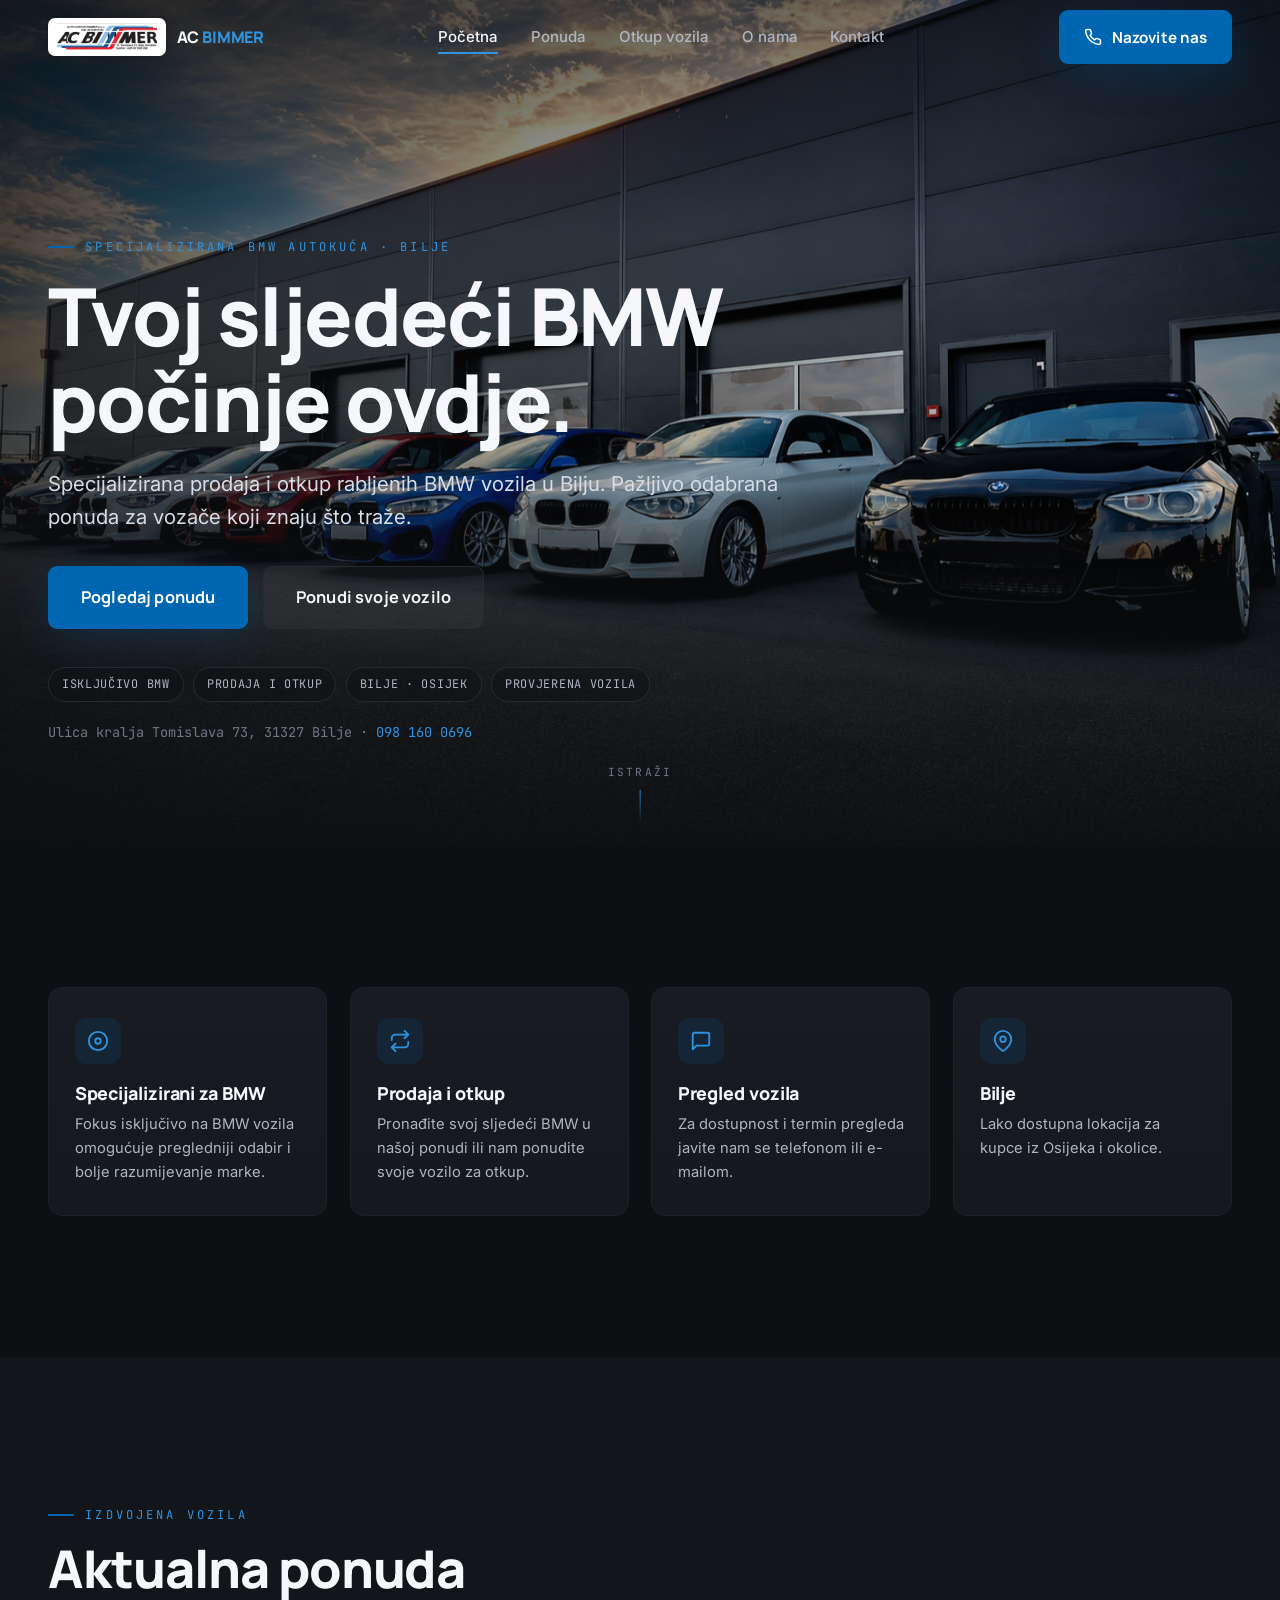
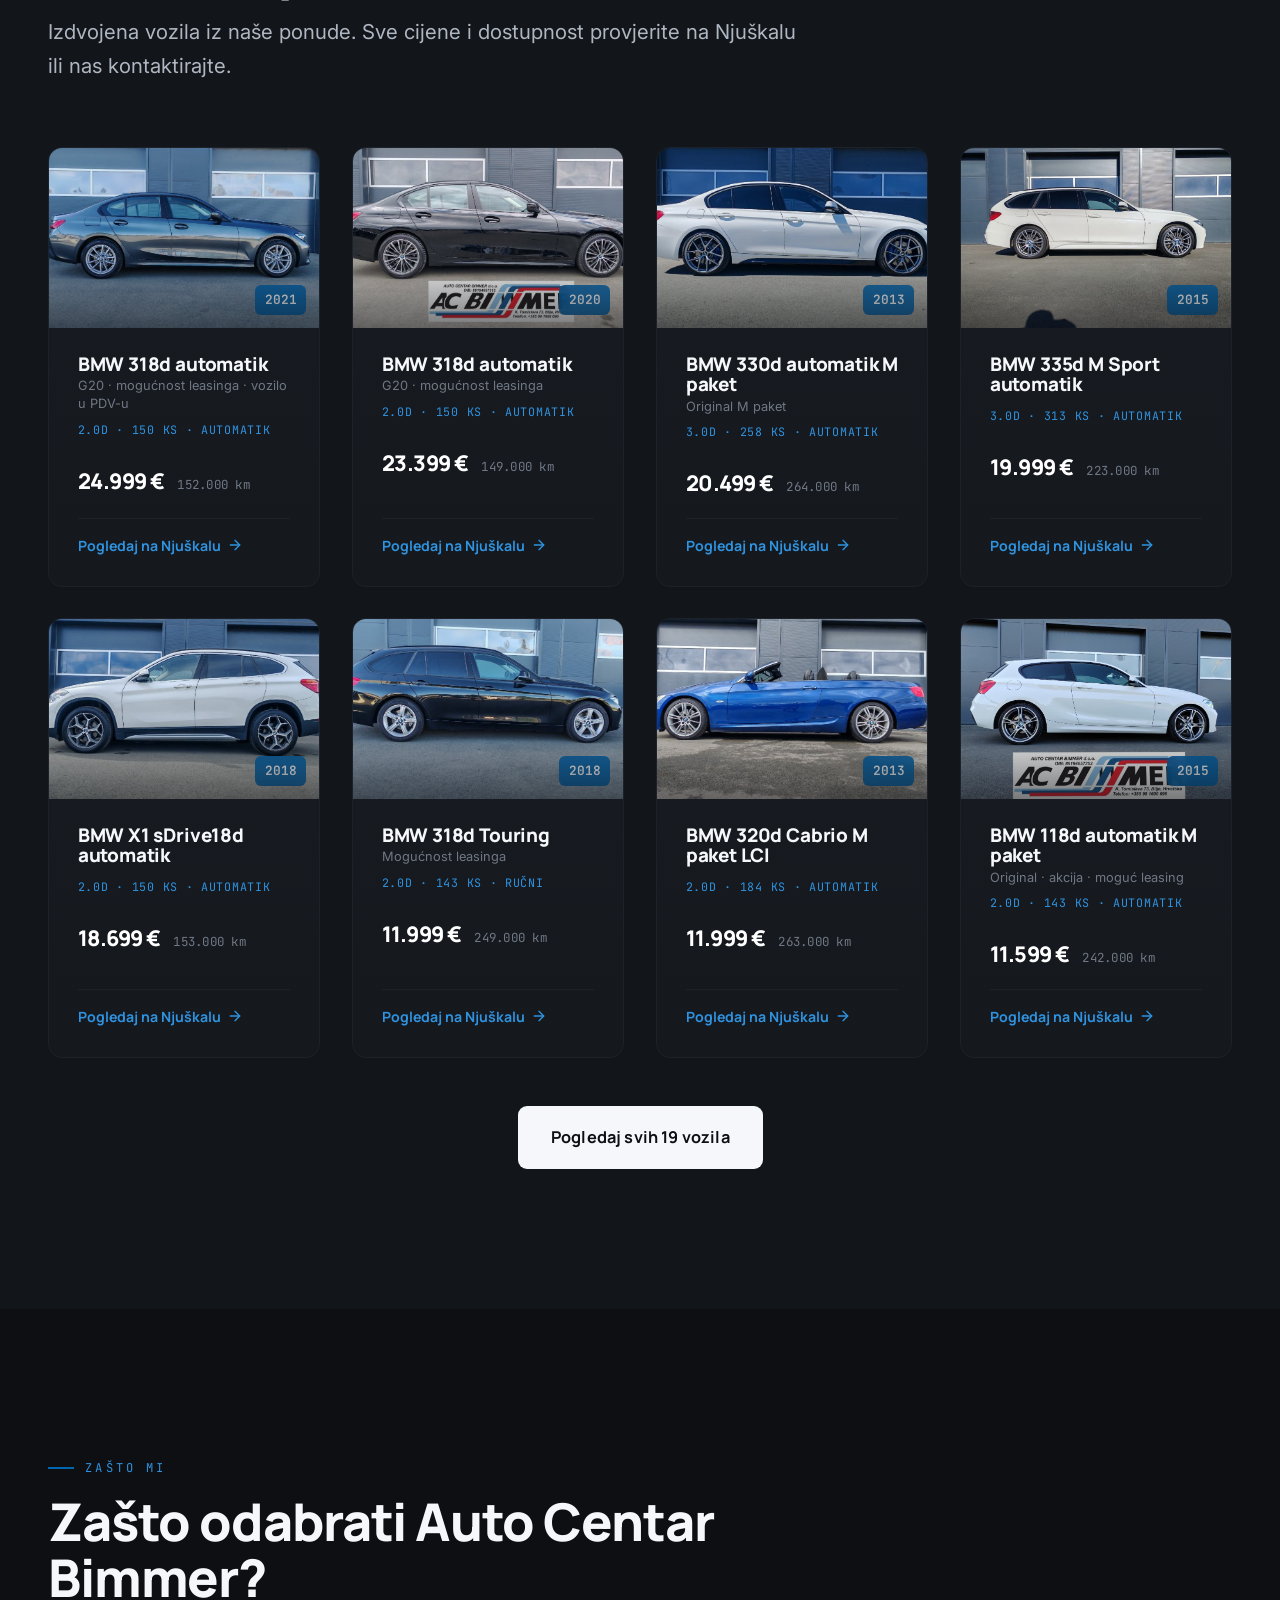
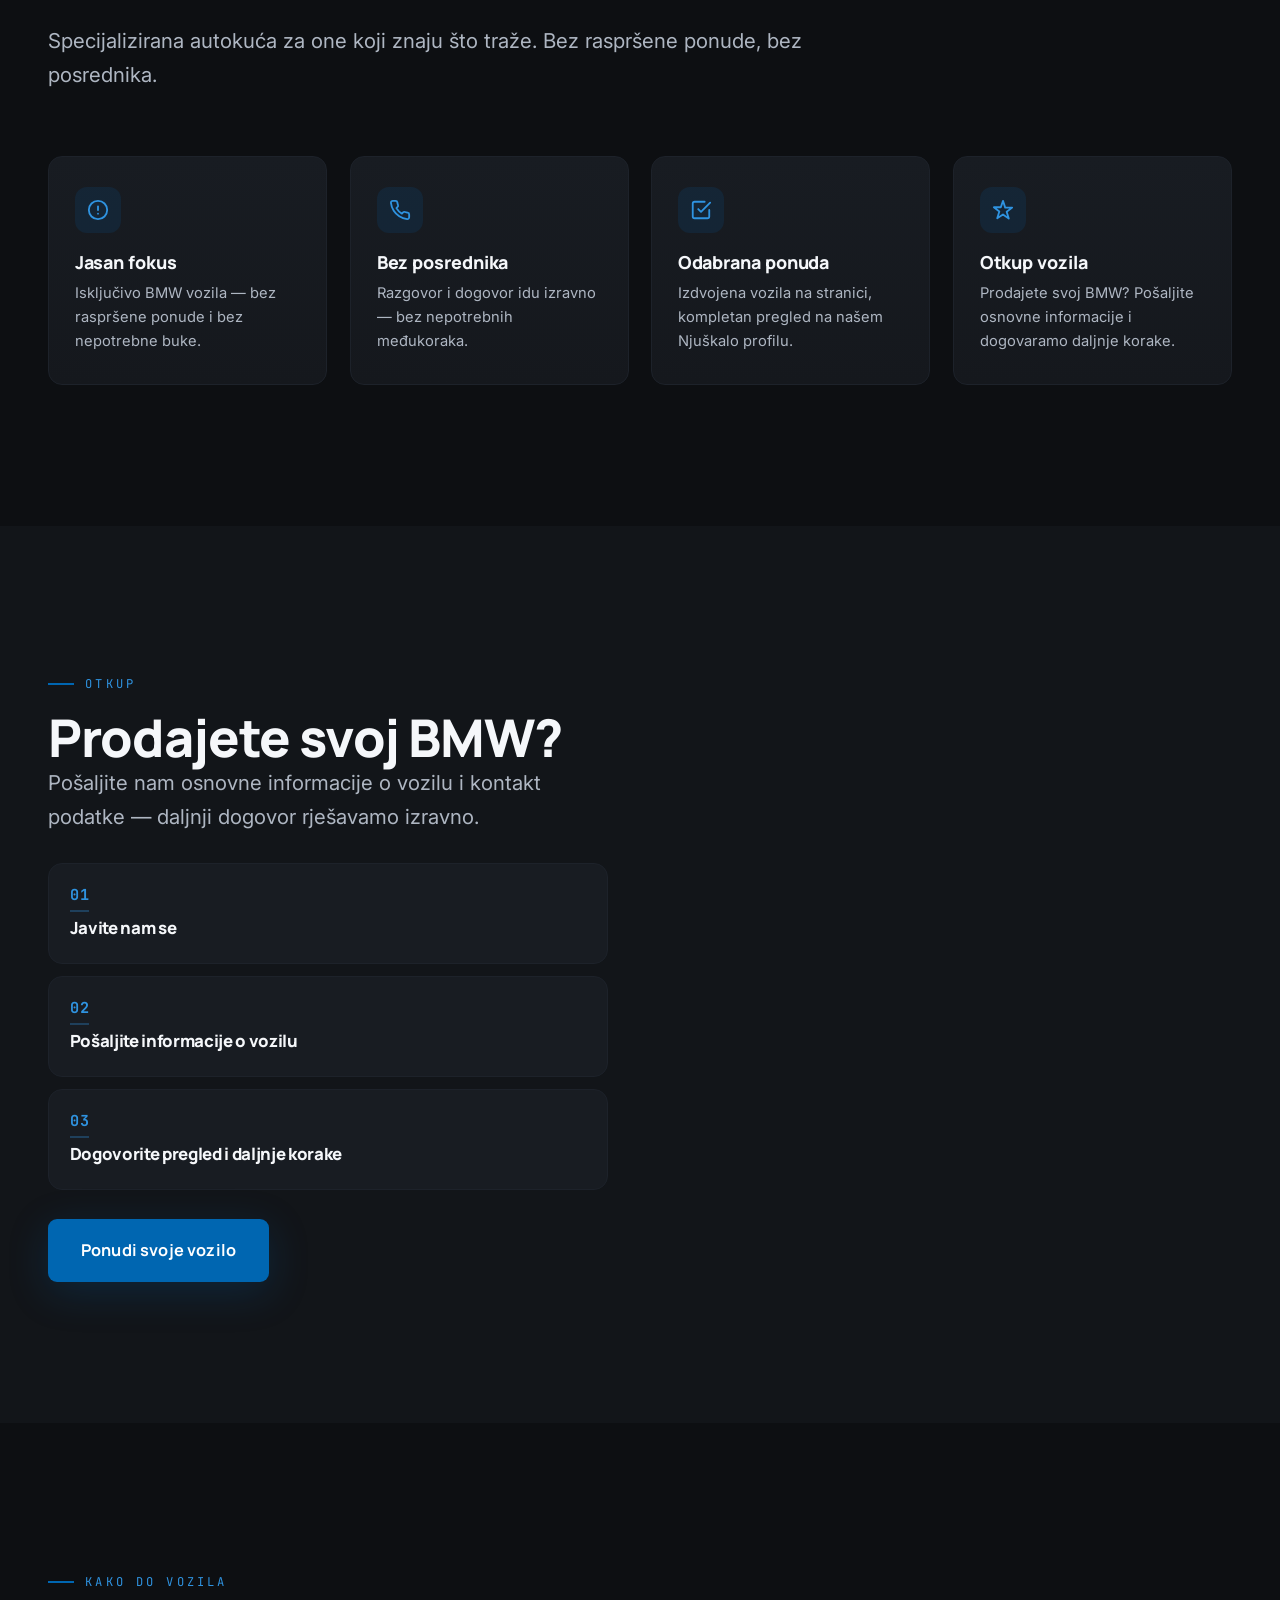
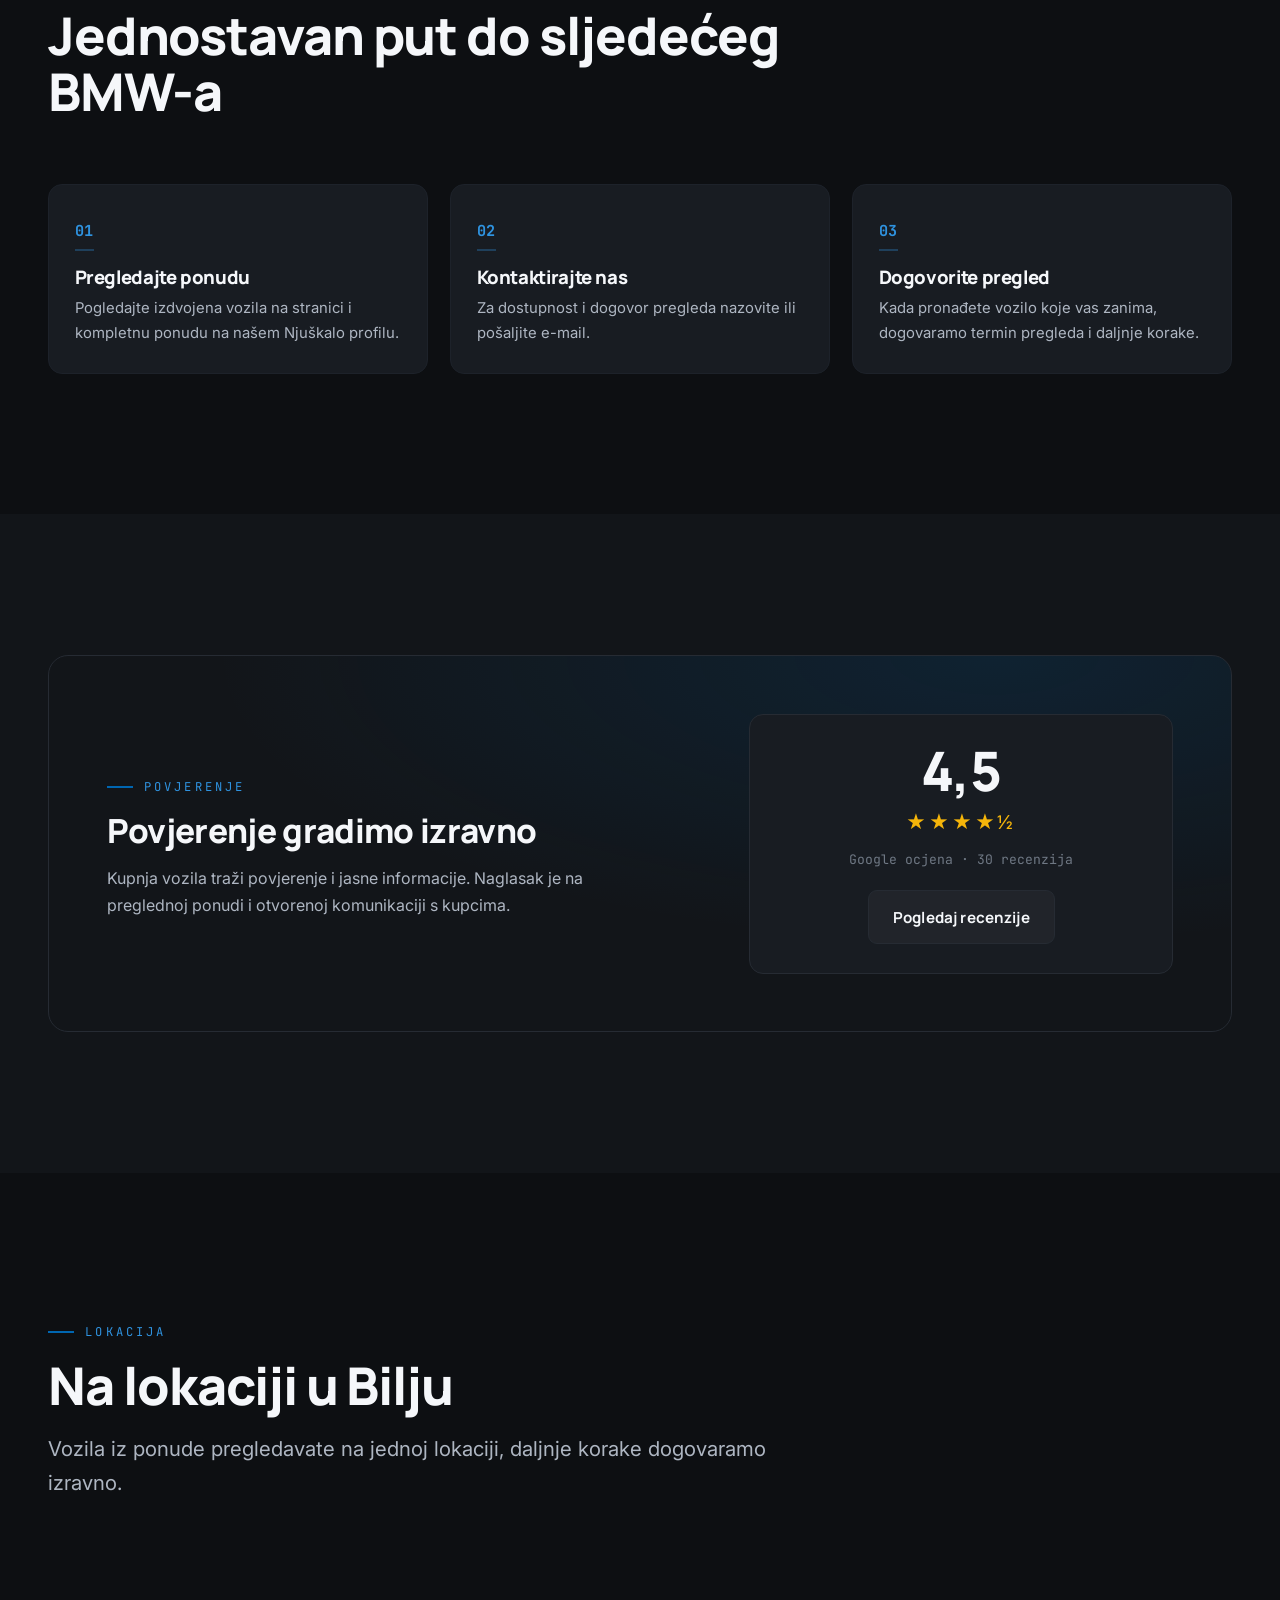
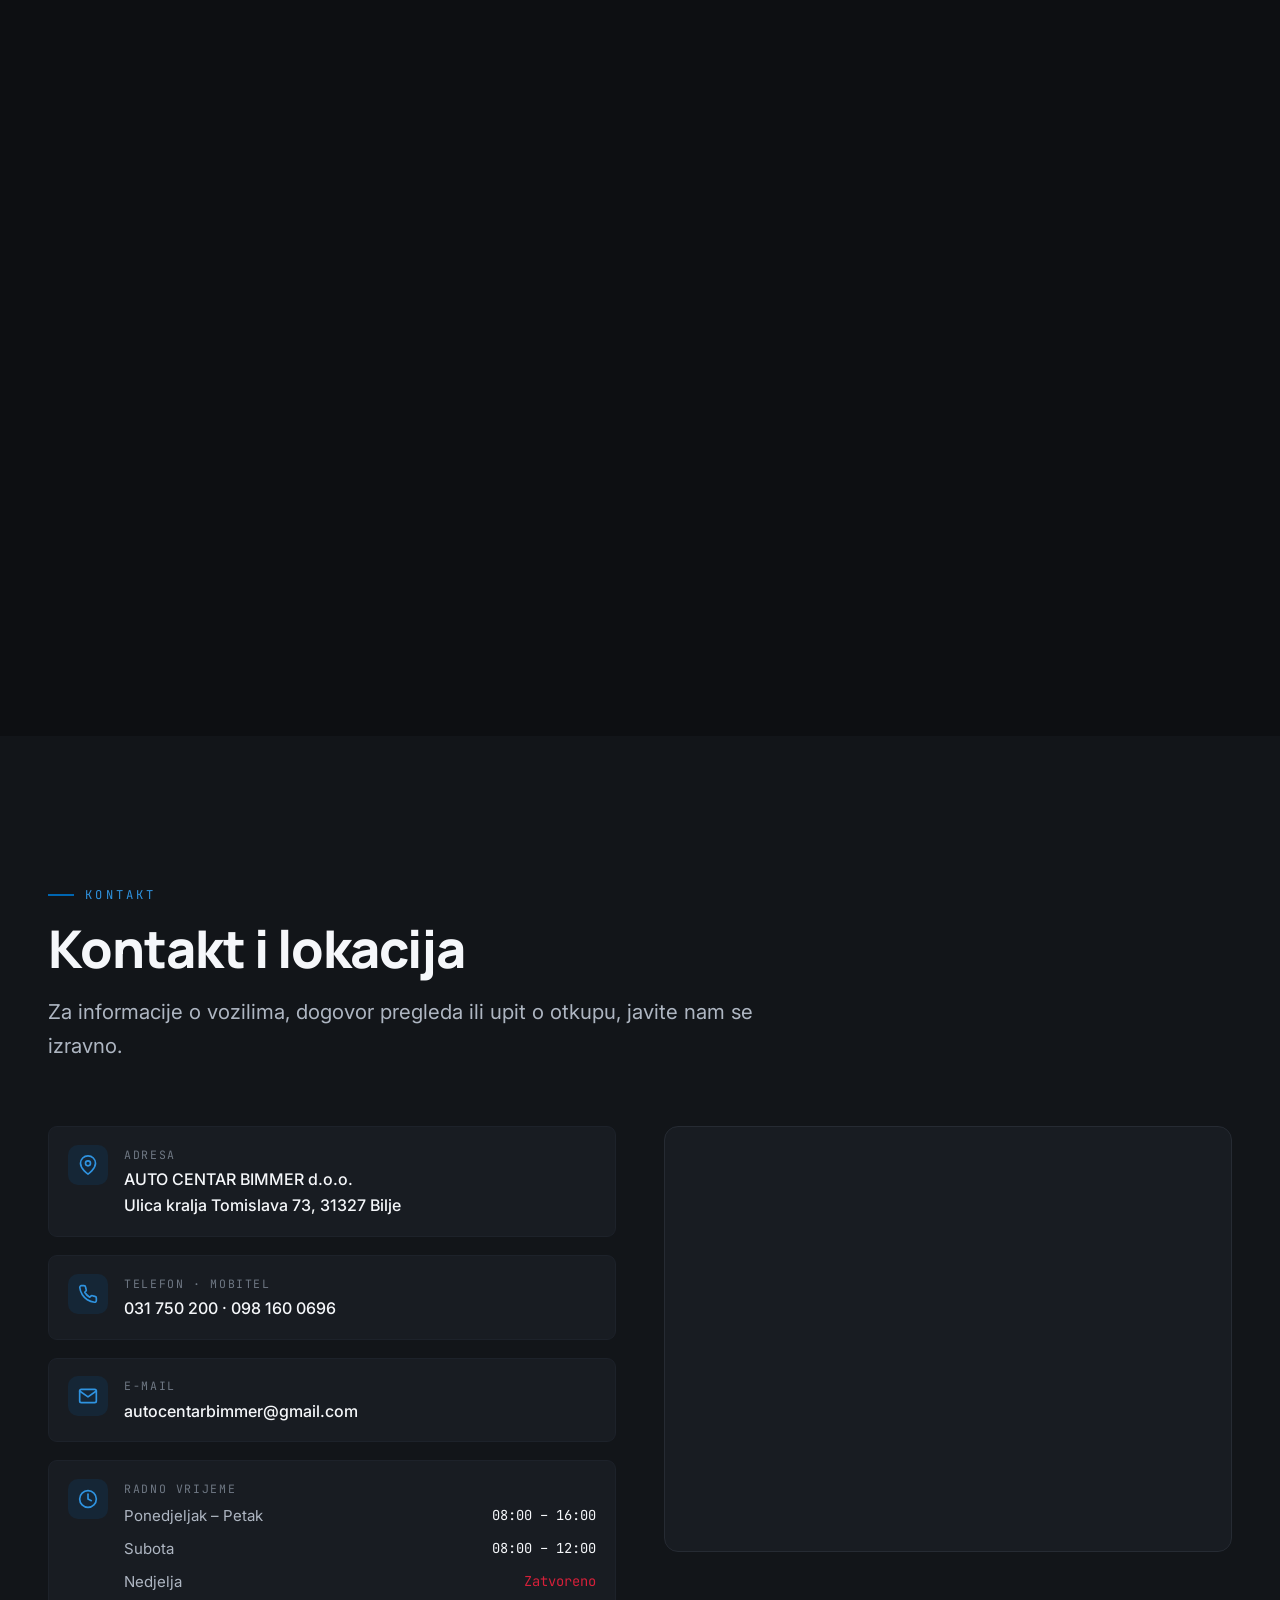
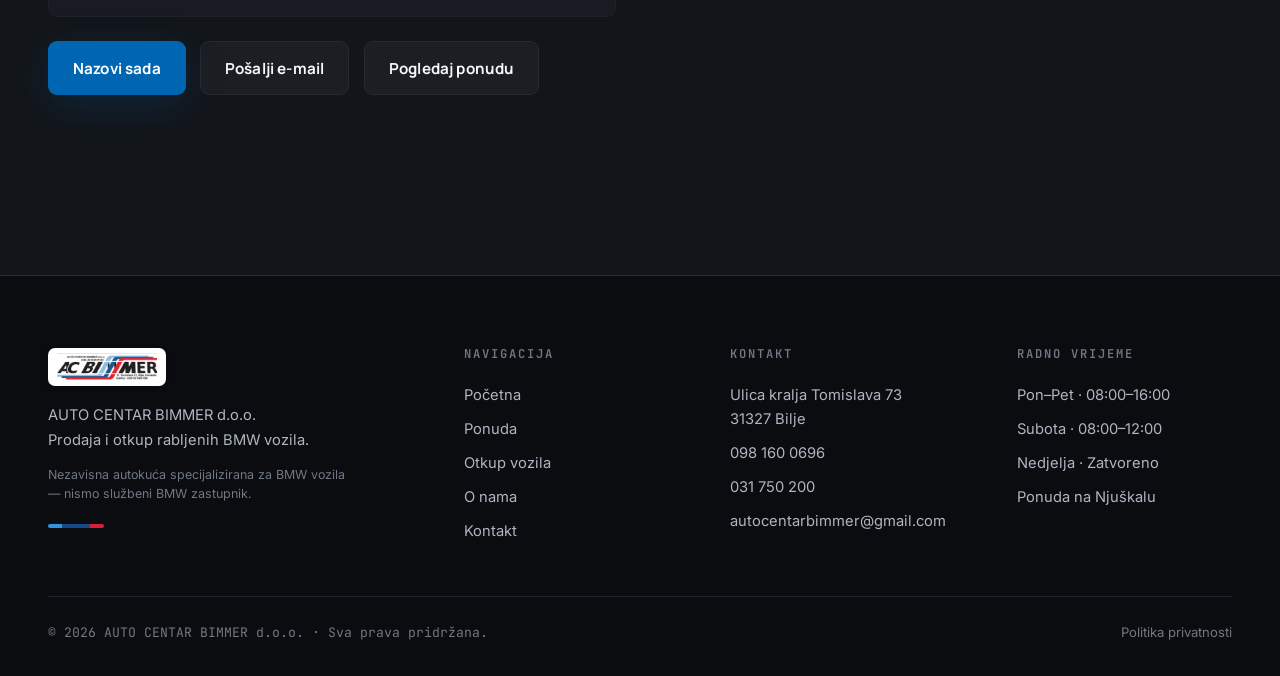
==== index.html @ 498517b7 "novije animacije" ====
<!DOCTYPE html>
<html lang="hr">
<head>
  <meta charset="UTF-8">
  <meta name="viewport" content="width=device-width, initial-scale=1">

  <title>AUTO CENTAR BIMMER d.o.o. | BMW vozila Bilje</title>
  <meta name="description" content="Specijalizirana prodaja i otkup rabljenih BMW vozila u Bilju. Pogledajte izdvojenu ponudu i kontaktirajte Auto Centar Bimmer.">
  <meta name="theme-color" content="#0d0f12">
  <link rel="canonical" href="https://autocentarbimmer.hr/">

  <!-- Open Graph -->
  <meta property="og:type" content="website">
  <meta property="og:locale" content="hr_HR">
  <meta property="og:site_name" content="Auto Centar Bimmer">
  <meta property="og:title" content="AUTO CENTAR BIMMER d.o.o. | BMW vozila Bilje">
  <meta property="og:description" content="Specijalizirana prodaja i otkup rabljenih BMW vozila u Bilju.">
  <meta property="og:image" content="assets/img/og-image.png">
  <meta property="og:image:width" content="1200">
  <meta property="og:image:height" content="630">
  <meta name="twitter:card" content="summary_large_image">

  <!-- Favicons -->
  <link rel="icon" type="image/svg+xml" href="assets/img/favicon.svg">
  <link rel="icon" type="image/png" href="assets/img/favicon.png">
  <link rel="apple-touch-icon" href="assets/img/apple-touch-icon.png">

  <!-- Fonts -->
  <link rel="preconnect" href="https://fonts.googleapis.com">
  <link rel="preconnect" href="https://fonts.gstatic.com" crossorigin>
  <link href="https://fonts.googleapis.com/css2?family=Manrope:wght@500;700;800&family=Inter:wght@400;500;600&family=JetBrains+Mono:wght@400;500;600&display=swap" rel="stylesheet">

  <!-- Styles -->
  <link rel="stylesheet" href="assets/css/main.css">
  <link rel="stylesheet" href="assets/css/animations.css">
  <link rel="stylesheet" href="assets/css/responsive.css">

  <!-- Structured data: AutoDealer / LocalBusiness -->
  <script type="application/ld+json">
  {
    "@context": "https://schema.org",
    "@type": "AutoDealer",
    "name": "AUTO CENTAR BIMMER d.o.o.",
    "description": "Specijalizirana prodaja i otkup rabljenih BMW vozila u Bilju.",
    "image": "https://autocentarbimmer.hr/assets/img/og-image.png",
    "url": "https://autocentarbimmer.hr/",
    "telephone": "+385981600696",
    "email": "autocentarbimmer@gmail.com",
    "address": {
      "@type": "PostalAddress",
      "streetAddress": "Ulica kralja Tomislava 73",
      "addressLocality": "Bilje",
      "postalCode": "31327",
      "addressCountry": "HR"
    },
    "openingHoursSpecification": [
      {
        "@type": "OpeningHoursSpecification",
        "dayOfWeek": ["Monday","Tuesday","Wednesday","Thursday","Friday"],
        "opens": "08:00", "closes": "16:00"
      },
      {
        "@type": "OpeningHoursSpecification",
        "dayOfWeek": "Saturday",
        "opens": "08:00", "closes": "12:00"
      }
    ],
    "brand": { "@type": "Brand", "name": "BMW" },
    "aggregateRating": {
      "@type": "AggregateRating",
      "ratingValue": "4.5",
      "reviewCount": "30"
    }
  }
  </script>
</head>
<body>

  <!-- ============ HEADER ============ -->
  <header class="header" id="top">
    <div class="header__inner">
      <a class="brand" href="index.html" aria-label="Auto Centar Bimmer — početna">
        <span class="brand__chip">
          <img src="autocentar-bimmer-assets/logo-autocentar-bimmer.png" alt="Auto Centar Bimmer logo" width="120" height="30">
        </span>
        <span class="brand__txt">AC&nbsp;<span>BIMMER</span></span>
      </a>

      <nav class="nav" aria-label="Glavna navigacija">
        <a href="index.html" aria-current="page">Početna</a>
        <a href="ponuda.html">Ponuda</a>
        <a href="otkup-vozila.html">Otkup vozila</a>
        <a href="o-nama.html">O nama</a>
        <a href="kontakt.html">Kontakt</a>
      </nav>

      <div class="header__cta">
        <a class="btn btn--primary" href="tel:0981600696">
          <svg viewBox="0 0 24 24" fill="none" stroke="currentColor" stroke-width="2" stroke-linecap="round" stroke-linejoin="round" aria-hidden="true"><path d="M22 16.92v3a2 2 0 0 1-2.18 2 19.79 19.79 0 0 1-8.63-3.07 19.5 19.5 0 0 1-6-6 19.79 19.79 0 0 1-3.07-8.67A2 2 0 0 1 4.11 2h3a2 2 0 0 1 2 1.72c.13.96.36 1.9.7 2.81a2 2 0 0 1-.45 2.11L8.09 9.91a16 16 0 0 0 6 6l1.27-1.27a2 2 0 0 1 2.11-.45c.91.34 1.85.57 2.81.7A2 2 0 0 1 22 16.92z"/></svg>
          Nazovite nas
        </a>
        <button class="burger" aria-label="Otvori izbornik" aria-expanded="false" aria-controls="mobileMenu"><span></span><span></span><span></span></button>
      </div>
    </div>
  </header>

  <!-- Mobile menu -->
  <nav class="mobile-menu" id="mobileMenu" aria-label="Mobilna navigacija">
    <a class="m-link" href="index.html">Početna</a>
    <a class="m-link" href="ponuda.html">Ponuda</a>
    <a class="m-link" href="otkup-vozila.html">Otkup vozila</a>
    <a class="m-link" href="o-nama.html">O nama</a>
    <a class="m-link" href="kontakt.html">Kontakt</a>
    <a class="btn btn--primary btn--lg" href="tel:0981600696">Nazovite nas — 098 160 0696</a>
  </nav>

  <main>
    <!-- ============ HERO ============ -->
    <section class="hero" aria-label="Naslovna">
      <div class="hero__media">
        <img src="autocentar-bimmer-assets/hero-salon-bmw.png" alt="Niz BMW vozila ispred salona Auto Centra Bimmer u Bilju" width="1024" height="768" fetchpriority="high">
      </div>
      <div class="hero__overlay"></div>
      <div class="hero__inner">
        <span class="eyebrow">Specijalizirana BMW autokuća · Bilje</span>
        <h1 class="h-xl">Tvoj sljedeći BMW počinje ovdje.</h1>
        <p class="lead">Specijalizirana prodaja i otkup rabljenih BMW vozila u Bilju. Pažljivo odabrana ponuda za vozače koji znaju što traže.</p>
        <div class="hero__actions">
          <a class="btn btn--primary btn--lg" href="ponuda.html">Pogledaj ponudu</a>
          <a class="btn btn--ghost btn--lg" href="otkup-vozila.html">Ponudi svoje vozilo</a>
        </div>
        <div class="hero__badges">
          <span class="badge">Isključivo BMW</span>
          <span class="badge">Prodaja i otkup</span>
          <span class="badge">Bilje · Osijek</span>
          <span class="badge">Provjerena vozila</span>
        </div>
        <p class="hero__addr">Ulica kralja Tomislava 73, 31327 Bilje · <a href="tel:0981600696">098 160 0696</a></p>
      </div>
      <div class="scroll-cue" aria-hidden="true">
        <span>Istraži</span>
        <span class="line"></span>
      </div>
    </section>

    <!-- ============ QUICK FEATURES ============ -->
    <section class="section">
      <div class="container">
        <div class="feature-grid">
          <div class="feature reveal">
            <div class="feature__ico" aria-hidden="true"><svg viewBox="0 0 24 24" fill="none" stroke="currentColor" stroke-width="2" stroke-linecap="round" stroke-linejoin="round"><circle cx="12" cy="12" r="10"/><circle cx="12" cy="12" r="3"/></svg></div>
            <h3>Specijalizirani za BMW</h3>
            <p>Fokus isključivo na BMW vozila omogućuje pregledniji odabir i bolje razumijevanje marke.</p>
          </div>
          <div class="feature reveal d-1">
            <div class="feature__ico" aria-hidden="true"><svg viewBox="0 0 24 24" fill="none" stroke="currentColor" stroke-width="2" stroke-linecap="round" stroke-linejoin="round"><path d="M17 1l4 4-4 4"/><path d="M3 11V9a4 4 0 0 1 4-4h14"/><path d="M7 23l-4-4 4-4"/><path d="M21 13v2a4 4 0 0 1-4 4H3"/></svg></div>
            <h3>Prodaja i otkup</h3>
            <p>Pronađite svoj sljedeći BMW u našoj ponudi ili nam ponudite svoje vozilo za otkup.</p>
          </div>
          <div class="feature reveal d-2">
            <div class="feature__ico" aria-hidden="true"><svg viewBox="0 0 24 24" fill="none" stroke="currentColor" stroke-width="2" stroke-linecap="round" stroke-linejoin="round"><path d="M21 15a2 2 0 0 1-2 2H7l-4 4V5a2 2 0 0 1 2-2h14a2 2 0 0 1 2 2z"/></svg></div>
            <h3>Pregled vozila</h3>
            <p>Za dostupnost i termin pregleda javite nam se telefonom ili e-mailom.</p>
          </div>
          <div class="feature reveal d-3">
            <div class="feature__ico" aria-hidden="true"><svg viewBox="0 0 24 24" fill="none" stroke="currentColor" stroke-width="2" stroke-linecap="round" stroke-linejoin="round"><path d="M21 10c0 7-9 13-9 13s-9-6-9-13a9 9 0 0 1 18 0z"/><circle cx="12" cy="10" r="3"/></svg></div>
            <h3>Bilje</h3>
            <p>Lako dostupna lokacija za kupce iz Osijeka i okolice.</p>
          </div>
        </div>
      </div>
    </section>

    <!-- ============ FEATURED VEHICLES ============ -->
    <section class="section section--alt" id="vozila">
      <div class="container">
        <div class="sec-head reveal">
          <span class="eyebrow">Izdvojena vozila</span>
          <h2 class="h-lg">Aktualna ponuda</h2>
          <p class="lead">Izdvojena vozila iz naše ponude. Sve cijene i dostupnost provjerite na Njuškalu ili nas kontaktirajte.</p>
        </div>

        <!-- 8 featured vehicles — injected by inventory.js -->
        <div class="vehicle-grid vehicle-grid--feature" data-inventory-featured>
          <noscript>
            <p class="noscript-msg">Za prikaz vozila uključite JavaScript ili posjetite našu <a href="https://www.njuskalo.hr/trgovina/autocentarbimmer">ponudu na Njuškalu</a>.</p>
          </noscript>
        </div>

        <div class="center mt-3 reveal">
          <a class="btn btn--solid-light btn--lg" href="ponuda.html">Pogledaj svih 19 vozila</a>
        </div>
      </div>
    </section>

    <!-- ============ WHY ============ -->
    <section class="section">
      <div class="container">
        <div class="sec-head reveal">
          <span class="eyebrow">Zašto mi</span>
          <h2 class="h-lg">Zašto odabrati Auto Centar Bimmer?</h2>
          <p class="lead">Specijalizirana autokuća za one koji znaju što traže. Bez raspršene ponude, bez posrednika.</p>
        </div>
        <div class="feature-grid">
          <div class="feature reveal">
            <div class="feature__ico" aria-hidden="true"><svg viewBox="0 0 24 24" fill="none" stroke="currentColor" stroke-width="2" stroke-linecap="round" stroke-linejoin="round"><circle cx="12" cy="12" r="10"/><line x1="12" y1="8" x2="12" y2="12"/><line x1="12" y1="16" x2="12.01" y2="16"/></svg></div>
            <h3>Jasan fokus</h3>
            <p>Isključivo BMW vozila — bez raspršene ponude i bez nepotrebne buke.</p>
          </div>
          <div class="feature reveal d-1">
            <div class="feature__ico" aria-hidden="true"><svg viewBox="0 0 24 24" fill="none" stroke="currentColor" stroke-width="2" stroke-linecap="round" stroke-linejoin="round"><path d="M22 16.92v3a2 2 0 0 1-2.18 2 19.79 19.79 0 0 1-8.63-3.07 19.5 19.5 0 0 1-6-6 19.79 19.79 0 0 1-3.07-8.67A2 2 0 0 1 4.11 2h3a2 2 0 0 1 2 1.72c.13.96.36 1.9.7 2.81a2 2 0 0 1-.45 2.11L8.09 9.91a16 16 0 0 0 6 6l1.27-1.27a2 2 0 0 1 2.11-.45c.91.34 1.85.57 2.81.7A2 2 0 0 1 22 16.92z"/></svg></div>
            <h3>Bez posrednika</h3>
            <p>Razgovor i dogovor idu izravno — bez nepotrebnih međukoraka.</p>
          </div>
          <div class="feature reveal d-2">
            <div class="feature__ico" aria-hidden="true"><svg viewBox="0 0 24 24" fill="none" stroke="currentColor" stroke-width="2" stroke-linecap="round" stroke-linejoin="round"><polyline points="9 11 12 14 22 4"/><path d="M21 12v7a2 2 0 0 1-2 2H5a2 2 0 0 1-2-2V5a2 2 0 0 1 2-2h11"/></svg></div>
            <h3>Odabrana ponuda</h3>
            <p>Izdvojena vozila na stranici, kompletan pregled na našem Njuškalo profilu.</p>
          </div>
          <div class="feature reveal d-3">
            <div class="feature__ico" aria-hidden="true"><svg viewBox="0 0 24 24" fill="none" stroke="currentColor" stroke-width="2" stroke-linecap="round" stroke-linejoin="round"><path d="M12 2l2.4 7.4H22l-6 4.6 2.3 7.4-6.3-4.6L5.7 21l2.3-7.4-6-4.6h7.6z"/></svg></div>
            <h3>Otkup vozila</h3>
            <p>Prodajete svoj BMW? Pošaljite osnovne informacije i dogovaramo daljnje korake.</p>
          </div>
        </div>
      </div>
    </section>

    <!-- ============ OTKUP PREVIEW ============ -->
    <section class="section section--alt">
      <div class="container">
        <div class="split">
          <div class="reveal">
            <span class="eyebrow">Otkup</span>
            <h2 class="h-lg">Prodajete svoj BMW?</h2>
            <p class="lead">Pošaljite nam osnovne informacije o vozilu i kontakt podatke — daljnji dogovor rješavamo izravno.</p>
            <div class="steps" style="grid-template-columns:1fr; gap:.7rem; margin:1.8rem 0;">
              <div class="step" style="padding:1.1rem 1.3rem;">
                <span class="step__num" style="margin-bottom:.4rem; padding-bottom:.2rem;">01</span>
                <h3 style="font-size:1.05rem;">Javite nam se</h3>
              </div>
              <div class="step" style="padding:1.1rem 1.3rem;">
                <span class="step__num" style="margin-bottom:.4rem; padding-bottom:.2rem;">02</span>
                <h3 style="font-size:1.05rem;">Pošaljite informacije o vozilu</h3>
              </div>
              <div class="step" style="padding:1.1rem 1.3rem;">
                <span class="step__num" style="margin-bottom:.4rem; padding-bottom:.2rem;">03</span>
                <h3 style="font-size:1.05rem;">Dogovorite pregled i daljnje korake</h3>
              </div>
            </div>
            <a class="btn btn--primary btn--lg" href="otkup-vozila.html">Ponudi svoje vozilo</a>
          </div>
          <div class="split__media reveal d-1">
            <img src="autocentar-bimmer-assets/bmw-335d-m-sport-2015.jpg" alt="BMW 335d M Sport — primjer vozila za otkup" loading="lazy" width="919" height="690">
          </div>
        </div>
      </div>
    </section>

    <!-- ============ PROCESS ============ -->
    <section class="section">
      <div class="container">
        <div class="sec-head reveal">
          <span class="eyebrow">Kako do vozila</span>
          <h2 class="h-lg">Jednostavan put do sljedećeg BMW-a</h2>
        </div>
        <div class="steps">
          <div class="step reveal">
            <span class="step__num">01</span>
            <h3>Pregledajte ponudu</h3>
            <p>Pogledajte izdvojena vozila na stranici i kompletnu ponudu na našem Njuškalo profilu.</p>
          </div>
          <div class="step reveal d-1">
            <span class="step__num">02</span>
            <h3>Kontaktirajte nas</h3>
            <p>Za dostupnost i dogovor pregleda nazovite ili pošaljite e-mail.</p>
          </div>
          <div class="step reveal d-2">
            <span class="step__num">03</span>
            <h3>Dogovorite pregled</h3>
            <p>Kada pronađete vozilo koje vas zanima, dogovaramo termin pregleda i daljnje korake.</p>
          </div>
        </div>
      </div>
    </section>

    <!-- ============ TRUST ============ -->
    <section class="section section--alt">
      <div class="container">
        <div class="trust reveal">
          <div>
            <span class="eyebrow">Povjerenje</span>
            <h2 class="h-md">Povjerenje gradimo izravno</h2>
            <p style="margin-top:1rem; max-width:52ch;">Kupnja vozila traži povjerenje i jasne informacije. Naglasak je na preglednoj ponudi i otvorenoj komunikaciji s kupcima.</p>
          </div>
          <div class="rating-card">
            <!-- Easily editable: update score / count here when needed -->
            <div class="score" data-countup="4.5">4,5</div>
            <div class="stars" aria-hidden="true">★★★★½</div>
            <div class="count">Google ocjena · 30 recenzija</div>
            <!-- TODO: replace href below with the exact Google Business / Maps reviews link -->
            <a class="btn btn--ghost" href="#" rel="noopener">Pogledaj recenzije</a>
          </div>
        </div>
      </div>
    </section>

    <!-- ============ GALLERY / LOCATION ============ -->
    <section class="section">
      <div class="container">
        <div class="sec-head reveal">
          <span class="eyebrow">Lokacija</span>
          <h2 class="h-lg">Na lokaciji u Bilju</h2>
          <p class="lead">Vozila iz ponude pregledavate na jednoj lokaciji, daljnje korake dogovaramo izravno.</p>
        </div>
        <div class="gallery reveal">
          <figure class="g-wide g-tall">
            <img src="autocentar-bimmer-assets/hero-salon-bmw.png" alt="Salon Auto Centra Bimmer s nizom BMW vozila" loading="lazy" width="1024" height="768">
            <figcaption>Salon · Bilje</figcaption>
          </figure>
          <figure>
            <img src="autocentar-bimmer-assets/bmw-318d-g20-2021.jpg" alt="BMW 318d G20 (2021)" loading="lazy" width="919" height="517">
            <figcaption>318d G20 · 2021</figcaption>
          </figure>
          <figure>
            <img src="autocentar-bimmer-assets/bmw-320d-cabrio-2013.jpg" alt="BMW 320d Cabrio (2013)" loading="lazy" width="919" height="517">
            <figcaption>320d Cabrio · 2013</figcaption>
          </figure>
          <figure class="g-wide">
            <img src="autocentar-bimmer-assets/bmw-318d-touring-2018.jpg" alt="BMW 318d Touring (2018)" loading="lazy" width="919" height="517">
            <figcaption>318d Touring · 2018</figcaption>
          </figure>
          <figure>
            <img src="autocentar-bimmer-assets/bmw-x1-sdrive18d-2018.jpg" alt="BMW X1 sDrive18d (2018)" loading="lazy" width="919" height="517">
            <figcaption>X1 sDrive18d · 2018</figcaption>
          </figure>
        </div>
      </div>
    </section>

    <!-- ============ CONTACT ============ -->
    <section class="section section--alt" id="kontakt">
      <div class="container">
        <div class="sec-head reveal">
          <span class="eyebrow">Kontakt</span>
          <h2 class="h-lg">Kontakt i lokacija</h2>
          <p class="lead">Za informacije o vozilima, dogovor pregleda ili upit o otkupu, javite nam se izravno.</p>
        </div>
        <div class="contact-grid">
          <div class="info-list reveal">
            <div class="info-row">
              <span class="info-row__ico" aria-hidden="true"><svg viewBox="0 0 24 24" fill="none" stroke="currentColor" stroke-width="2" stroke-linecap="round" stroke-linejoin="round"><path d="M21 10c0 7-9 13-9 13s-9-6-9-13a9 9 0 0 1 18 0z"/><circle cx="12" cy="10" r="3"/></svg></span>
              <div>
                <div class="info-row__label">Adresa</div>
                <div class="info-row__val">AUTO CENTAR BIMMER d.o.o.<br>Ulica kralja Tomislava 73, 31327 Bilje</div>
              </div>
            </div>
            <div class="info-row">
              <span class="info-row__ico" aria-hidden="true"><svg viewBox="0 0 24 24" fill="none" stroke="currentColor" stroke-width="2" stroke-linecap="round" stroke-linejoin="round"><path d="M22 16.92v3a2 2 0 0 1-2.18 2 19.79 19.79 0 0 1-8.63-3.07 19.5 19.5 0 0 1-6-6 19.79 19.79 0 0 1-3.07-8.67A2 2 0 0 1 4.11 2h3a2 2 0 0 1 2 1.72c.13.96.36 1.9.7 2.81a2 2 0 0 1-.45 2.11L8.09 9.91a16 16 0 0 0 6 6l1.27-1.27a2 2 0 0 1 2.11-.45c.91.34 1.85.57 2.81.7A2 2 0 0 1 22 16.92z"/></svg></span>
              <div>
                <div class="info-row__label">Telefon · Mobitel</div>
                <div class="info-row__val"><a href="tel:031750200">031 750 200</a> · <a href="tel:0981600696">098 160 0696</a></div>
              </div>
            </div>
            <div class="info-row">
              <span class="info-row__ico" aria-hidden="true"><svg viewBox="0 0 24 24" fill="none" stroke="currentColor" stroke-width="2" stroke-linecap="round" stroke-linejoin="round"><path d="M4 4h16a2 2 0 0 1 2 2v12a2 2 0 0 1-2 2H4a2 2 0 0 1-2-2V6a2 2 0 0 1 2-2z"/><polyline points="22,6 12,13 2,6"/></svg></span>
              <div>
                <div class="info-row__label">E-mail</div>
                <div class="info-row__val"><a href="mailto:autocentarbimmer@gmail.com">autocentarbimmer@gmail.com</a></div>
              </div>
            </div>
            <div class="info-row">
              <span class="info-row__ico" aria-hidden="true"><svg viewBox="0 0 24 24" fill="none" stroke="currentColor" stroke-width="2" stroke-linecap="round" stroke-linejoin="round"><circle cx="12" cy="12" r="10"/><polyline points="12 6 12 12 16 14"/></svg></span>
              <div style="flex:1;">
                <div class="info-row__label">Radno vrijeme</div>
                <div class="hours-line"><span>Ponedjeljak – Petak</span><span>08:00 – 16:00</span></div>
                <div class="hours-line"><span>Subota</span><span>08:00 – 12:00</span></div>
                <div class="hours-line closed"><span>Nedjelja</span><span>Zatvoreno</span></div>
              </div>
            </div>
            <div class="hero__actions" style="margin-top:.4rem;">
              <a class="btn btn--primary" href="tel:0981600696">Nazovi sada</a>
              <a class="btn btn--ghost" href="mailto:autocentarbimmer@gmail.com">Pošalji e-mail</a>
              <a class="btn btn--ghost" href="ponuda.html">Pogledaj ponudu</a>
            </div>
          </div>

          <div class="map-wrap reveal d-1">
            <!-- TODO: replace this embed src with the exact Google Maps embed for the address in Bilje -->
            <iframe
              title="Lokacija Auto Centar Bimmer u Bilju"
              src="https://www.google.com/maps?q=Ulica%20kralja%20Tomislava%2073%2C%2031327%20Bilje&output=embed"
              loading="lazy" referrerpolicy="no-referrer-when-downgrade"></iframe>
          </div>
        </div>
      </div>
    </section>
  </main>

  <!-- FOOTER -->
  <footer class="footer">
    <div class="container">
      <div class="footer__top">
        <div class="footer__brand">
          <span class="brand__chip"><img src="autocentar-bimmer-assets/logo-autocentar-bimmer.png" alt="Auto Centar Bimmer logo" width="120" height="30"></span>
          <p>AUTO CENTAR BIMMER d.o.o.<br>Prodaja i otkup rabljenih BMW vozila.</p>
          <p class="footer__disclaimer">Nezavisna autokuća specijalizirana za BMW vozila — nismo službeni BMW zastupnik.</p>
          <span class="mstripe" aria-hidden="true"><i></i><i></i><i></i></span>
        </div>
        <div class="footer__col">
          <h4>Navigacija</h4>
          <a href="index.html">Početna</a>
          <a href="ponuda.html">Ponuda</a>
          <a href="otkup-vozila.html">Otkup vozila</a>
          <a href="o-nama.html">O nama</a>
          <a href="kontakt.html">Kontakt</a>
        </div>
        <div class="footer__col">
          <h4>Kontakt</h4>
          <p>Ulica kralja Tomislava 73<br>31327 Bilje</p>
          <a href="tel:0981600696">098 160 0696</a>
          <a href="tel:031750200">031 750 200</a>
          <a href="mailto:autocentarbimmer@gmail.com">autocentarbimmer@gmail.com</a>
        </div>
        <div class="footer__col">
          <h4>Radno vrijeme</h4>
          <p>Pon–Pet · 08:00–16:00</p>
          <p>Subota · 08:00–12:00</p>
          <p>Nedjelja · Zatvoreno</p>
          <a href="https://www.njuskalo.hr/trgovina/autocentarbimmer" target="_blank" rel="noopener">Ponuda na Njuškalu</a>
        </div>
      </div>
      <div class="footer__bottom">
        <span class="footer__legal">© <span data-year>2026</span> AUTO CENTAR BIMMER d.o.o. · Sva prava pridržana.</span>
        <a href="politika-privatnosti.html">Politika privatnosti</a>
      </div>
    </div>
  </footer>

  <!-- Back to top -->
  <button class="to-top" aria-label="Natrag na vrh">
    <svg viewBox="0 0 24 24" fill="none" stroke="currentColor" stroke-width="2" stroke-linecap="round" stroke-linejoin="round" aria-hidden="true"><line x1="12" y1="19" x2="12" y2="5"/><polyline points="5 12 12 5 19 12"/></svg>
  </button>

  <!-- Scripts (deferred) -->
  <script src="assets/js/main.js" defer></script>
  <script src="assets/js/inventory.js" defer></script>
  <script src="assets/js/cursor-car.js" defer></script>
  <script src="assets/js/premium-fx.js" defer></script>
</body>
</html>
---- assets/css/main.css ----
/* =========================================================
   AUTO CENTAR BIMMER — main.css
   Premium automotive design system
   Palette: deep anthracite + off-white + BMW blue,
   with restrained M-stripe (blue / dark-blue / red) used
   only as a signature accent.
   ========================================================= */

/* ---------- Design tokens ---------- */
:root {
  /* Surfaces */
  --c-bg:        #0d0f12;   /* near-black anthracite */
  --c-bg-2:      #121519;   /* raised surface */
  --c-bg-3:      #181c22;   /* cards */
  --c-line:      #262b33;   /* hairline borders */
  --c-line-soft: #1d222a;

  /* Text */
  --c-text:      #f5f7fa;   /* off-white */
  --c-text-dim:  #aeb6c2;   /* secondary */
  --c-text-mute: #6f7884;   /* tertiary / captions */

  /* Accents */
  --c-blue:      #0066b1;   /* BMW-style blue */
  --c-blue-lt:   #2f93e0;   /* lighter blue for glow/hover */
  --c-blue-dk:   #16498c;   /* M dark blue */
  --c-red:       #d6203a;   /* M red — used very sparingly */

  /* Effects */
  --glass:       rgba(20, 24, 30, 0.72);
  --shadow-sm:   0 2px 10px rgba(0,0,0,.25);
  --shadow-md:   0 14px 40px rgba(0,0,0,.45);
  --shadow-blue: 0 10px 40px rgba(0,102,177,.22);

  /* Type */
  --font-display: "Manrope", system-ui, sans-serif;
  --font-body:    "Inter", system-ui, sans-serif;
  --font-mono:    "JetBrains Mono", ui-monospace, monospace;

  /* Layout */
  --maxw: 1600px;
  --gutter: clamp(1.2rem, 4vw, 3rem);
  --radius: 14px;
  --radius-sm: 9px;
  --header-h: 76px;

  /* Motion */
  --ease: cubic-bezier(.22,.61,.36,1);
}

/* ---------- Reset ---------- */
*, *::before, *::after { box-sizing: border-box; }
* { margin: 0; }
html {
  scroll-behavior: smooth;
  -webkit-text-size-adjust: 100%;
  scroll-padding-top: calc(var(--header-h) + 12px);
}
@media (prefers-reduced-motion: reduce) {
  html { scroll-behavior: auto; }
}
body {
  font-family: var(--font-body);
  background: var(--c-bg);
  color: var(--c-text);
  line-height: 1.65;
  font-size: 16px;
  -webkit-font-smoothing: antialiased;
  text-rendering: optimizeLegibility;
  overflow-x: hidden;
}
img, svg, video { display: block; max-width: 100%; }
a { color: inherit; text-decoration: none; }
button { font: inherit; color: inherit; cursor: pointer; background: none; border: none; }
ul { list-style: none; padding: 0; }

/* ---------- Layout helpers ---------- */
.container {
  width: 100%;
  max-width: var(--maxw);
  margin-inline: auto;
  padding-inline: var(--gutter);
}
.section { padding-block: clamp(5.5rem, 11vw, 10rem); }
.section--tight { padding-block: clamp(3.5rem, 7vw, 5.5rem); }
.section--alt { background: var(--c-bg-2); }

/* ---------- Typography ---------- */
h1, h2, h3, h4 {
  font-family: var(--font-display);
  font-weight: 800;
  line-height: 1.08;
  letter-spacing: -0.02em;
  color: var(--c-text);
}
.h-xl { font-size: clamp(2.4rem, 6.4vw, 5rem); }
.h-lg { font-size: clamp(2rem, 4.4vw, 3.25rem); }
.h-md { font-size: clamp(1.5rem, 2.6vw, 2.1rem); }
p { color: var(--c-text-dim); }
.lead {
  font-size: clamp(1.05rem, 1.6vw, 1.3rem);
  color: var(--c-text-dim);
  max-width: 60ch;
}

/* Eyebrow label — mono, used as a structural marker */
.eyebrow {
  font-family: var(--font-mono);
  font-size: .76rem;
  letter-spacing: .26em;
  text-transform: uppercase;
  color: var(--c-blue-lt);
  display: inline-flex;
  align-items: center;
  gap: .7rem;
  margin-bottom: 1rem;
}
.eyebrow::before {
  content: "";
  width: 26px; height: 2px;
  background: var(--c-blue);
}

/* Signature M-stripe element */
.mstripe {
  display: inline-flex;
  height: 4px;
  border-radius: 2px;
  overflow: hidden;
}
.mstripe i { display: block; height: 100%; }
.mstripe i:nth-child(1) { width: 14px; background: var(--c-blue-lt); }
.mstripe i:nth-child(2) { width: 28px; background: var(--c-blue-dk); }
.mstripe i:nth-child(3) { width: 14px; background: var(--c-red); }

/* ---------- Buttons ---------- */
.btn {
  display: inline-flex;
  align-items: center;
  gap: .6rem;
  padding: .85rem 1.5rem;
  border-radius: var(--radius-sm);
  font-family: var(--font-display);
  font-weight: 700;
  font-size: .95rem;
  letter-spacing: .01em;
  transition: transform .25s var(--ease), background .25s var(--ease),
              border-color .25s var(--ease), box-shadow .25s var(--ease);
  border: 1px solid transparent;
  will-change: transform;
}
.btn svg { width: 18px; height: 18px; }
.btn--primary {
  background: var(--c-blue);
  color: #fff;
  box-shadow: var(--shadow-blue);
}
.btn--primary:hover { background: var(--c-blue-lt); transform: translate(var(--mag-x, 0px), calc(var(--mag-y, 0px) - 1px)); box-shadow: 0 14px 32px -14px rgba(0,102,177,.65), 0 2px 6px -2px rgba(0,102,177,.4); }
.btn--ghost {
  background: rgba(255,255,255,.04);
  border-color: var(--c-line);
  color: var(--c-text);
}
.btn--ghost:hover { border-color: var(--c-blue-lt); background: rgba(47,147,224,.07); transform: translateY(-1px); }
.btn--solid-light {
  background: var(--c-text);
  color: var(--c-bg);
}
.btn--solid-light:hover { background: #fff; transform: translateY(-1px); box-shadow: 0 14px 32px -14px rgba(245,247,250,.4); }
.btn--lg { padding: 1.05rem 2rem; font-size: 1.02rem; }
.btn:focus-visible,
a:focus-visible,
button:focus-visible {
  outline: 2px solid var(--c-blue-lt);
  outline-offset: 3px;
}

/* ---------- Header ---------- */
.header {
  position: fixed;
  inset: 0 0 auto 0;
  z-index: 100;
  height: var(--header-h);
  display: flex;
  align-items: center;
  transition: background .35s var(--ease), border-color .35s var(--ease), backdrop-filter .35s var(--ease);
  border-bottom: 1px solid transparent;
}
.header__inner {
  width: 100%;
  max-width: var(--maxw);
  margin-inline: auto;
  padding-inline: var(--gutter);
  display: flex;
  align-items: center;
  justify-content: space-between;
  gap: 1rem;
}
.header.is-scrolled {
  background: var(--glass);
  backdrop-filter: blur(14px) saturate(140%);
  -webkit-backdrop-filter: blur(14px) saturate(140%);
  border-bottom-color: var(--c-line);
}
/* Logo — low-res source; white chip ensures legibility on any bg */
.brand { display: inline-flex; align-items: center; gap: .65rem; text-decoration: none; }
.brand__chip {
  background: #fff;
  border-radius: 7px;
  padding: 5px 9px;
  display: inline-flex;
  align-items: center;
  flex-shrink: 0;
  box-shadow: 0 1px 6px rgba(0,0,0,.18);
  transition: box-shadow .2s var(--ease);
}
.brand:hover .brand__chip { box-shadow: 0 2px 10px rgba(0,0,0,.28); }
.brand__chip img {
  height: 28px;
  width: auto;
  max-width: 110px;
  display: block;
  image-rendering: -webkit-optimize-contrast;
}
.brand__txt {
  display: none;
  font-family: var(--font-display);
  font-weight: 800;
  letter-spacing: -.01em;
  font-size: 1rem;
  color: var(--c-text);
}
.brand__txt span { color: var(--c-blue-lt); }

.nav { display: flex; align-items: center; gap: .35rem; }
.nav a {
  position: relative;
  padding: .55rem .85rem;
  font-size: .94rem;
  font-weight: 500;
  color: var(--c-text-dim);
  border-radius: 7px;
  transition: color .2s var(--ease);
}
.nav a::after {
  content: "";
  position: absolute;
  left: .85rem; right: .85rem; bottom: .3rem;
  height: 2px;
  background: var(--c-blue-lt);
  transform: scaleX(0);
  transform-origin: left;
  transition: transform .28s var(--ease);
}
.nav a:hover { color: var(--c-text); }
.nav a:hover::after,
.nav a[aria-current="page"]::after { transform: scaleX(1); }
.nav a[aria-current="page"] { color: var(--c-text); }

.header__cta { display: inline-flex; align-items: center; gap: .8rem; }

/* Hamburger */
.burger {
  display: none;
  width: 44px; height: 44px;
  border-radius: 9px;
  border: 1px solid var(--c-line);
  position: relative;
  background: rgba(255,255,255,.03);
}
.burger span {
  position: absolute;
  left: 12px; right: 12px;
  height: 2px;
  background: var(--c-text);
  transition: transform .3s var(--ease), opacity .2s var(--ease);
}
.burger span:nth-child(1) { top: 16px; }
.burger span:nth-child(2) { top: 21px; }
.burger span:nth-child(3) { top: 26px; }
body.menu-open .burger span:nth-child(1) { transform: translateY(5px) rotate(45deg); }
body.menu-open .burger span:nth-child(2) { opacity: 0; }
body.menu-open .burger span:nth-child(3) { transform: translateY(-5px) rotate(-45deg); }

/* Mobile menu panel */
.mobile-menu {
  position: fixed;
  inset: var(--header-h) 0 0 0;
  z-index: 95;
  background: var(--c-bg);
  padding: 2rem var(--gutter) 3rem;
  display: flex;
  flex-direction: column;
  gap: .4rem;
  transform: translateY(-12px);
  opacity: 0;
  pointer-events: none;
  transition: opacity .3s var(--ease), transform .3s var(--ease);
  overflow-y: auto;
}
body.menu-open .mobile-menu { opacity: 1; transform: none; pointer-events: auto; }
.mobile-menu a.m-link {
  font-family: var(--font-display);
  font-weight: 700;
  font-size: 1.5rem;
  padding: .85rem 0;
  border-bottom: 1px solid var(--c-line-soft);
  color: var(--c-text);
}
.mobile-menu .btn { margin-top: 1.4rem; justify-content: center; }

/* ---------- Hero ---------- */
.hero {
  position: relative;
  min-height: clamp(600px, 94vh, 980px);
  display: flex;
  align-items: flex-end;
  overflow: hidden;
}
.hero__media {
  position: absolute;
  inset: 0;
  z-index: 0;
}
.hero__media img {
  width: 100%; height: 100%;
  object-fit: cover;
  object-position: center 45%;
  transform: scale(1.06);
  will-change: transform;
}
.hero__overlay {
  position: absolute;
  inset: 0;
  z-index: 1;
  background:
    linear-gradient(180deg,
      rgba(13,15,18,.55) 0%,
      rgba(13,15,18,.05) 28%,
      rgba(13,15,18,.12) 55%,
      rgba(13,15,18,.75) 78%,
      rgba(13,15,18,.97) 100%),
    linear-gradient(100deg,
      rgba(13,15,18,.78) 0%,
      rgba(13,15,18,.25) 45%,
      rgba(13,15,18,0) 75%);
}
.hero__inner {
  position: relative;
  z-index: 2;
  width: 100%;
  max-width: var(--maxw);
  margin-inline: auto;
  padding: 0 var(--gutter) clamp(4rem, 8vw, 7rem);
}
.hero h1 { max-width: 16ch; margin-bottom: 1.3rem; }
.hero .lead { margin-bottom: 2rem; color: #d7dde6; }
.hero__actions { display: flex; flex-wrap: wrap; gap: .9rem; margin-bottom: 2.4rem; }
.hero__badges {
  display: flex;
  flex-wrap: wrap;
  gap: .6rem;
  margin-bottom: 1.2rem;
}
.badge {
  font-family: var(--font-mono);
  font-size: .74rem;
  letter-spacing: .06em;
  text-transform: uppercase;
  color: var(--c-text-dim);
  border: 1px solid var(--c-line);
  background: rgba(13,15,18,.4);
  padding: .42rem .8rem;
  border-radius: 999px;
  backdrop-filter: blur(6px);
}
.hero__addr {
  font-family: var(--font-mono);
  font-size: .85rem;
  color: var(--c-text-mute);
}
.hero__addr a { color: var(--c-blue-lt); }

/* Scroll cue */
.scroll-cue {
  position: absolute;
  bottom: 1.4rem; left: 50%;
  transform: translateX(-50%);
  z-index: 3;
  font-family: var(--font-mono);
  font-size: .7rem;
  letter-spacing: .2em;
  text-transform: uppercase;
  color: var(--c-text-mute);
  display: flex;
  flex-direction: column;
  align-items: center;
  gap: .5rem;
}
.scroll-cue .line {
  width: 1px; height: 34px;
  background: linear-gradient(var(--c-blue-lt), transparent);
}

/* ---------- Section headers ---------- */
.sec-head { max-width: 760px; margin-bottom: 4rem; }
.sec-head.center { margin-inline: auto; text-align: center; }
.sec-head.center .eyebrow { justify-content: center; }
.sec-head p { margin-top: 1.1rem; }

/* ---------- Feature cards (4-up) ---------- */
.feature-grid {
  display: grid;
  grid-template-columns: repeat(4, 1fr);
  gap: 1.4rem;
}
.feature {
  background: linear-gradient(180deg, var(--c-bg-3) 0%, #15181d 100%);
  border: 1px solid var(--c-line-soft);
  border-radius: var(--radius);
  padding: 1.9rem 1.6rem;
  transition: transform .45s var(--ease), border-color .45s var(--ease), box-shadow .45s var(--ease);
}
.feature:hover {
  transform: translateY(-3px);
  border-color: rgba(47,147,224,.35);
  box-shadow: 0 24px 48px -24px rgba(0,0,0,.6);
}
.feature__ico {
  width: 46px; height: 46px;
  border-radius: 12px;
  display: grid; place-items: center;
  background: rgba(0,102,177,.14);
  color: var(--c-blue-lt);
  margin-bottom: 1.2rem;
}
.feature__ico svg { width: 22px; height: 22px; }
.feature h3 { font-size: 1.12rem; margin-bottom: .55rem; letter-spacing: -.005em; }
.feature p { font-size: .92rem; line-height: 1.65; color: var(--c-text-dim); }

/* ---------- Vehicle cards ---------- */
.vehicle-grid {
  display: grid;
  grid-template-columns: repeat(4, 1fr);
  gap: 2rem;
}
.vehicle-grid--feature { grid-template-columns: repeat(4, 1fr); }
.vcard {
  position: relative;
  background: linear-gradient(180deg, var(--c-bg-3) 0%, #15181d 100%);
  border: 1px solid var(--c-line-soft);
  border-radius: var(--radius);
  overflow: hidden;
  display: flex;
  flex-direction: column;
  transition: transform .5s var(--ease), border-color .5s var(--ease), box-shadow .5s var(--ease);
}
.vcard:hover {
  transform: translateY(-3px);
  border-color: rgba(47,147,224,.32);
  box-shadow: 0 20px 48px -20px rgba(0,0,0,.65), 0 4px 14px -8px rgba(0,102,177,.2);
}
.vcard__media {
  position: relative;
  aspect-ratio: 3 / 2;
  overflow: hidden;
  background: #0a0c0f;
}
.vcard__media::after {
  /* Suptilan top-to-bottom darken na dnu slike — bolji kontrast za year badge */
  content: "";
  position: absolute;
  inset: 0;
  background: linear-gradient(180deg, transparent 55%, rgba(10,12,15,.55) 100%);
  pointer-events: none;
}
.vcard__media img {
  width: 100%; height: 100%;
  object-fit: cover;
  transition: transform .9s var(--ease);
}
.vcard:hover .vcard__media img { transform: scale(1.025); }
.vcard__tag {
  position: absolute;
  top: .8rem; left: .8rem;
  font-family: var(--font-mono);
  font-size: .68rem;
  letter-spacing: .08em;
  text-transform: uppercase;
  padding: .32rem .65rem;
  border-radius: 6px;
  background: rgba(13,15,18,.72);
  border: 1px solid var(--c-line);
  color: var(--c-text-dim);
  backdrop-filter: blur(6px);
}
.vcard__year {
  position: absolute;
  bottom: .8rem; right: .8rem;
  font-family: var(--font-mono);
  font-size: .8rem;
  font-weight: 600;
  color: #fff;
  background: rgba(0,102,177,.85);
  padding: .3rem .6rem;
  border-radius: 6px;
  backdrop-filter: blur(4px);
}
.vcard__body { padding: 1.6rem 1.8rem 1.8rem; display: flex; flex-direction: column; flex: 1; }
.vcard__body h3 { font-size: 1.18rem; margin-bottom: .2rem; letter-spacing: -.01em; }
.vcard__sub {
  display: block;
  font-size: .8rem;
  color: var(--c-text-mute);
  margin-bottom: .4rem;
  line-height: 1.4;
}
.vcard__body h3 + .vcard__motor,
.vcard__body h3 + .vcard__meta { margin-top: .6rem; }
.vcard__sub + .vcard__motor { margin-top: .1rem; }
.vcard__motor + .vcard__meta { margin-top: .8rem; }
.vcard__meta {
  display: flex;
  align-items: baseline;
  gap: .8rem;
  margin-bottom: auto;
  padding-bottom: .1rem;
}
.vcard__price {
  font-family: var(--font-display);
  font-weight: 800;
  font-size: 1.35rem;
  color: #fff;
  letter-spacing: -.025em;
}
.vcard__motor {
  font-family: var(--font-mono);
  font-size: .73rem;
  letter-spacing: .06em;
  text-transform: uppercase;
  color: var(--c-blue-lt);
  margin-bottom: .6rem;
  display: block;
}
.vcard__km {
  font-family: var(--font-mono);
  font-size: .78rem;
  color: var(--c-text-mute);
  letter-spacing: .02em;
}
.vcard__foot {
  margin-top: 1rem;
  padding-top: .9rem;
  border-top: 1px solid var(--c-line-soft);
  display: flex;
  align-items: center;
  gap: .6rem;
}
.vcard__link {
  font-family: var(--font-display);
  font-weight: 700;
  font-size: .88rem;
  color: var(--c-blue-lt);
  display: inline-flex;
  align-items: center;
  gap: .4rem;
  transition: gap .25s var(--ease);
}
.vcard__link svg { width: 16px; height: 16px; }
.vcard:hover .vcard__link { gap: .7rem; }

/* Placeholder — no-photo card */
@keyframes shimmer {
  0%   { background-position: -400px 0; }
  100% { background-position: 400px 0; }
}
.vcard__media--ph {
  display: flex;
  align-items: center;
  justify-content: center;
  background: linear-gradient(100deg, #0e1117 30%, #13171e 50%, #0e1117 70%);
  background-size: 800px 100%;
  animation: shimmer 2.4s infinite linear;
  border-bottom: 1px solid var(--c-line-soft);
}
.vcard__placeholder {
  display: flex;
  flex-direction: column;
  align-items: center;
  gap: .85rem;
  text-align: center;
  padding: 1.6rem;
}
.vcard__placeholder svg {
  width: 38px; height: 38px;
  color: var(--c-blue-lt);
  opacity: .28;
}
.vcard__placeholder span {
  font-family: var(--font-mono);
  font-size: .7rem;
  letter-spacing: .08em;
  text-transform: uppercase;
  color: var(--c-text-mute);
  max-width: 22ch;
  opacity: .7;
}
.vcard__placeholder .ph-link {
  font-family: var(--font-display);
  font-weight: 700;
  font-size: .78rem;
  color: var(--c-blue-lt);
  border: 1px solid rgba(47,147,224,.3);
  border-radius: 6px;
  padding: .35rem .75rem;
  transition: border-color .2s, background .2s;
}
.vcard__placeholder .ph-link:hover {
  border-color: var(--c-blue-lt);
  background: rgba(47,147,224,.08);
}
.noscript-msg {
  grid-column: 1 / -1;
  text-align: center;
  padding: 3rem 1rem;
  color: var(--c-text-dim);
  font-size: .95rem;
}
.noscript-msg a { color: var(--c-blue-lt); text-decoration: underline; }


/* ---------- Steps (process) ---------- */
.steps {
  display: grid;
  grid-template-columns: repeat(3, 1fr);
  gap: 1.4rem;
  counter-reset: step;
}
.step {
  position: relative;
  background: var(--c-bg-3);
  border: 1px solid var(--c-line-soft);
  border-radius: var(--radius);
  padding: 2rem 1.6rem 1.7rem;
}
.step__num {
  font-family: var(--font-mono);
  font-size: .95rem;
  font-weight: 700;
  color: var(--c-blue-lt);
  letter-spacing: .05em;
  display: inline-block;
  margin-bottom: 1rem;
  padding-bottom: .4rem;
  border-bottom: 2px solid rgba(47,147,224,.3);
}
.step h3 { font-size: 1.16rem; margin-bottom: .55rem; }
.step p { font-size: .93rem; }

/* ---------- Split / why section ---------- */
.split {
  display: grid;
  grid-template-columns: 1fr 1fr;
  gap: clamp(2rem, 5vw, 4rem);
  align-items: center;
}
.split__media {
  border-radius: var(--radius);
  overflow: hidden;
  border: 1px solid var(--c-line);
  aspect-ratio: 4 / 3;
}
.split__media img { width: 100%; height: 100%; object-fit: cover; }

/* ---------- Trust / reviews ---------- */
.trust {
  background:
    radial-gradient(120% 140% at 80% 0%, rgba(0,102,177,.16), transparent 55%),
    var(--c-bg-2);
  border: 1px solid var(--c-line);
  border-radius: 20px;
  padding: clamp(2.2rem, 5vw, 3.6rem);
  display: grid;
  grid-template-columns: 1.4fr 1fr;
  gap: clamp(2rem, 4vw, 3rem);
  align-items: center;
}
.rating-card {
  background: var(--c-bg-3);
  border: 1px solid var(--c-line);
  border-radius: var(--radius);
  padding: 1.8rem;
  text-align: center;
}
.rating-card .score {
  font-family: var(--font-display);
  font-weight: 800;
  font-size: 3.4rem;
  line-height: 1;
  color: var(--c-text);
}
.rating-card .stars { color: #f5b50a; font-size: 1.2rem; letter-spacing: .15em; margin: .6rem 0; }
.rating-card .count { font-family: var(--font-mono); font-size: .82rem; color: var(--c-text-mute); }
.rating-card .btn { margin-top: 1.2rem; }

/* ---------- Gallery ---------- */
.gallery {
  display: grid;
  grid-template-columns: repeat(4, 1fr);
  grid-auto-rows: 200px;
  gap: 1rem;
}
.gallery figure {
  border-radius: var(--radius);
  overflow: hidden;
  position: relative;
  border: 1px solid var(--c-line-soft);
}
.gallery figure img {
  width: 100%; height: 100%;
  object-fit: cover;
  transition: transform .6s var(--ease);
}
.gallery figure:hover img { transform: scale(1.06); }
.gallery .g-wide { grid-column: span 2; }
.gallery .g-tall { grid-row: span 2; }
.gallery figcaption {
  position: absolute;
  inset: auto 0 0 0;
  padding: .9rem 1rem;
  font-family: var(--font-mono);
  font-size: .76rem;
  letter-spacing: .05em;
  color: #e6eaf0;
  background: linear-gradient(transparent, rgba(13,15,18,.85));
}

/* ---------- CTA band ---------- */
.cta-band {
  position: relative;
  border-radius: 20px;
  overflow: hidden;
  background:
    linear-gradient(110deg, rgba(13,15,18,.95) 30%, rgba(0,102,177,.55)),
    var(--c-bg-2);
  border: 1px solid var(--c-line);
  padding: clamp(2.4rem, 5vw, 4rem);
  text-align: center;
}
.cta-band h2 { margin-bottom: 1rem; }
.cta-band p { margin: 0 auto 2rem; max-width: 56ch; }
.cta-band__actions { display: flex; flex-wrap: wrap; gap: .9rem; justify-content: center; }

/* ---------- Contact ---------- */
.contact-grid {
  display: grid;
  grid-template-columns: 1fr 1fr;
  gap: clamp(1.6rem, 4vw, 3rem);
  align-items: start;
}
.info-list { display: grid; gap: 1.1rem; }
.info-row {
  display: flex;
  gap: 1rem;
  padding: 1.1rem 1.2rem;
  background: var(--c-bg-3);
  border: 1px solid var(--c-line-soft);
  border-radius: var(--radius-sm);
  align-items: flex-start;
}
.info-row__ico {
  flex: none;
  width: 40px; height: 40px;
  border-radius: 10px;
  display: grid; place-items: center;
  background: rgba(0,102,177,.14);
  color: var(--c-blue-lt);
}
.info-row__ico svg { width: 20px; height: 20px; }
.info-row__label {
  font-family: var(--font-mono);
  font-size: .72rem;
  letter-spacing: .14em;
  text-transform: uppercase;
  color: var(--c-text-mute);
  margin-bottom: .15rem;
}
.info-row__val { color: var(--c-text); font-weight: 500; }
.info-row__val a:hover { color: var(--c-blue-lt); }
.hours-line { display: flex; justify-content: space-between; gap: 1rem; font-size: .94rem; padding: .25rem 0; }
.hours-line span:first-child { color: var(--c-text-dim); }
.hours-line span:last-child { color: var(--c-text); font-family: var(--font-mono); font-size: .86rem; }
.hours-line.closed span:last-child { color: var(--c-red); }

.map-wrap {
  border-radius: var(--radius);
  overflow: hidden;
  border: 1px solid var(--c-line);
  aspect-ratio: 4 / 3;
  background: var(--c-bg-3);
}
.map-wrap iframe { width: 100%; height: 100%; border: 0; filter: grayscale(.3) contrast(1.05); }

/* ---------- Form (front-end only) ---------- */
.form-card {
  background: var(--c-bg-3);
  border: 1px solid var(--c-line);
  border-radius: var(--radius);
  padding: clamp(1.6rem, 3vw, 2.2rem);
}
.field { margin-bottom: 1.1rem; }
.field label {
  display: block;
  font-family: var(--font-mono);
  font-size: .74rem;
  letter-spacing: .12em;
  text-transform: uppercase;
  color: var(--c-text-mute);
  margin-bottom: .5rem;
}
.field input,
.field textarea {
  width: 100%;
  background: var(--c-bg);
  border: 1px solid var(--c-line);
  border-radius: var(--radius-sm);
  padding: .8rem 1rem;
  color: var(--c-text);
  font: inherit;
  transition: border-color .25s var(--ease), box-shadow .25s var(--ease);
}
.field input::placeholder,
.field textarea::placeholder { color: var(--c-text-mute); }
.field input:focus,
.field textarea:focus {
  outline: none;
  border-color: var(--c-blue-lt);
  box-shadow: 0 0 0 3px rgba(47,147,224,.15);
}
.field textarea { resize: vertical; min-height: 120px; }
.form-note {
  font-size: .82rem;
  color: var(--c-text-mute);
  margin-top: .8rem;
}

/* ---------- Page hero (inner pages) ---------- */
.page-hero {
  position: relative;
  padding: calc(var(--header-h) + clamp(3.5rem, 8vw, 6rem)) 0 clamp(3rem, 5.5vw, 4.5rem);
  background:
    radial-gradient(120% 140% at 100% 0%, rgba(0,102,177,.18), transparent 55%),
    radial-gradient(60% 80% at 0% 100%, rgba(0,102,177,.07), transparent 50%),
    var(--c-bg-2);
  border-bottom: 1px solid var(--c-line);
  overflow: hidden;
}
.page-hero h1 { max-width: 18ch; }
.page-hero .lead { margin-top: 1.1rem; }

/* Breadcrumb */
.crumb {
  font-family: var(--font-mono);
  font-size: .76rem;
  letter-spacing: .08em;
  color: var(--c-text-mute);
  margin-bottom: 1.2rem;
  display: flex;
  gap: .5rem;
  align-items: center;
}
.crumb a:hover { color: var(--c-blue-lt); }
.crumb span { color: var(--c-line); }

/* ---------- Prose (privacy, o-nama) ---------- */
.prose { max-width: 70ch; }
.prose h2 { font-size: 1.5rem; margin: 2.4rem 0 .9rem; }
.prose h3 { font-size: 1.15rem; margin: 1.8rem 0 .6rem; }
.prose p { margin-bottom: 1rem; }
.prose ul { display: grid; gap: .55rem; margin: .4rem 0 1.2rem; }
.prose ul li {
  position: relative;
  padding-left: 1.4rem;
  color: var(--c-text-dim);
}
.prose ul li::before {
  content: "";
  position: absolute;
  left: 0; top: .65em;
  width: 7px; height: 7px;
  border-radius: 2px;
  background: var(--c-blue);
}
.prose a { color: var(--c-blue-lt); text-decoration: underline; text-underline-offset: 3px; }

/* Data table (o-nama basic info) */
.data-card {
  background: var(--c-bg-3);
  border: 1px solid var(--c-line);
  border-radius: var(--radius);
  padding: 1.8rem;
}
.data-card h3 { font-size: 1.1rem; margin-bottom: 1.2rem; }
.data-row {
  display: flex;
  justify-content: space-between;
  gap: 1rem;
  padding: .7rem 0;
  border-bottom: 1px solid var(--c-line-soft);
  font-size: .92rem;
}
.data-row:last-child { border-bottom: 0; }
.data-row dt { color: var(--c-text-mute); font-family: var(--font-mono); font-size: .8rem; letter-spacing: .04em; }
.data-row dd { color: var(--c-text); text-align: right; }

/* ---------- 404 ---------- */
.nf {
  min-height: 100vh;
  display: grid;
  place-items: center;
  text-align: center;
  padding: var(--header-h) var(--gutter) 3rem;
  position: relative;
  overflow: hidden;
}
.nf__code {
  font-family: var(--font-display);
  font-weight: 800;
  font-size: clamp(6rem, 22vw, 16rem);
  line-height: .9;
  letter-spacing: -.04em;
  background: linear-gradient(180deg, var(--c-text) 30%, var(--c-text-mute));
  -webkit-background-clip: text; background-clip: text;
  -webkit-text-fill-color: transparent;
}
.nf p { max-width: 46ch; margin: 1rem auto 2rem; }
.nf__actions { display: flex; flex-wrap: wrap; gap: .9rem; justify-content: center; }

/* ---------- Footer ---------- */
.footer {
  background: #0a0c0f;
  border-top: 1px solid var(--c-line);
  padding-block: clamp(3rem, 6vw, 4.5rem) 2rem;
}
.footer__top {
  display: grid;
  grid-template-columns: 1.7fr 1fr 1.1fr 1fr;
  gap: clamp(2rem, 4vw, 3.6rem);
  margin-bottom: 3rem;
}
.footer__brand .brand__chip { margin-bottom: 1.1rem; }
.footer__brand p { font-size: .92rem; max-width: 38ch; }
.footer__brand p + p { margin-top: .8rem; }
.footer__brand .footer__disclaimer { font-size: .78rem; color: var(--c-text-mute); line-height: 1.55; }
.footer__brand .mstripe { margin-top: 1.3rem; }
.footer h4 {
  font-family: var(--font-mono);
  font-size: .76rem;
  font-weight: 600;
  letter-spacing: .16em;
  text-transform: uppercase;
  color: var(--c-text-mute);
  margin-bottom: 1.1rem;
}
.footer__col a, .footer__col p { display: block; font-size: .92rem; color: var(--c-text-dim); padding: .3rem 0; }
.footer__col a:hover { color: var(--c-blue-lt); }
.footer__bottom {
  border-top: 1px solid var(--c-line-soft);
  padding-top: 1.6rem;
  display: flex;
  flex-wrap: wrap;
  justify-content: space-between;
  gap: 1rem;
  font-size: .82rem;
  color: var(--c-text-mute);
}
.footer__bottom a:hover { color: var(--c-blue-lt); }
.footer__legal { font-family: var(--font-mono); }

/* ---------- Back to top ---------- */
.to-top {
  position: fixed;
  right: 1.4rem; bottom: 1.4rem;
  z-index: 80;
  width: 48px; height: 48px;
  border-radius: 50%;
  display: grid; place-items: center;
  background: var(--c-blue);
  color: #fff;
  box-shadow: var(--shadow-blue);
  opacity: 0;
  transform: translateY(16px) scale(.9);
  pointer-events: none;
  transition: opacity .3s var(--ease), transform .3s var(--ease), background .25s var(--ease);
}
.to-top.is-visible { opacity: 1; transform: none; pointer-events: auto; }
.to-top:hover { background: var(--c-blue-lt); }
.to-top svg { width: 20px; height: 20px; }

/* ---------- Custom cursor (desktop, top-down PNG) ---------- */
.cursor-car {
  position: fixed;
  top: 0; left: 0;
  z-index: 9999;
  pointer-events: none;
  width: 25px; height: 63px;
  transform-origin: 50% 50%;
  will-change: transform, opacity;
  opacity: 1;
  transition: opacity .25s var(--ease), filter .35s var(--ease);
  display: none;
}
body.has-cursor-car .cursor-car { display: block; }
.cursor-car img {
  width: 25px; height: 63px;
  display: block;
  filter: drop-shadow(0 4px 10px rgba(0,0,0,.55));
}
.cursor-car.is-hot {
  filter: drop-shadow(0 0 8px rgba(47,147,224,.3));
}

/* Dual tyre track marks — left & right rear wheel, suptilni */
.tyre-track {
  position: fixed;
  top: 0; left: 0;
  z-index: 9998;
  pointer-events: none;
  width: 3px; height: 5px;
  margin-left: -1.5px; margin-top: -2.5px;
  border-radius: 2px;
  background: rgba(100,115,130,.38);
  will-change: opacity;
  animation: tyreFade .52s var(--ease) forwards;
}
@keyframes tyreFade {
  0%   { opacity: .45; }
  60%  { opacity: .18; }
  100% { opacity: 0; }
}

/* When custom cursor active, hide native cursor on interactive zones too */
body.has-cursor-car,
body.has-cursor-car a,
body.has-cursor-car button { cursor: none; }

/* Utility */
.center { text-align: center; }
.mt-2 { margin-top: 2rem; }
.mt-3 { margin-top: 3rem; }
[hidden] { display: none !important; }
---- assets/css/animations.css ----
/* =========================================================
   AUTO CENTAR BIMMER — animations.css
   Scroll reveal + subtle hero motion. All motion is
   disabled via prefers-reduced-motion in responsive.css.
   ========================================================= */

/* ---------- Scroll reveal ---------- */
.reveal {
  opacity: 0;
  transform: translateY(26px);
  transition: opacity .7s var(--ease), transform .7s var(--ease);
  will-change: opacity, transform;
}
.reveal.is-visible {
  opacity: 1;
  transform: none;
}
/* Stagger helper — apply data-delay via JS or these classes */
.reveal.d-1 { transition-delay: .08s; }
.reveal.d-2 { transition-delay: .16s; }
.reveal.d-3 { transition-delay: .24s; }
.reveal.d-4 { transition-delay: .32s; }

/* ---------- Hero: subtle cinematic zoom ---------- */
@keyframes heroZoom {
  from { transform: scale(1.10); }
  to   { transform: scale(1.01); }
}
.hero__media img {
  animation: heroZoom 16s var(--ease) forwards;
}

/* ---------- Scroll cue pulse ---------- */
@keyframes cuePulse {
  0%, 100% { opacity: .5; transform: scaleY(1); }
  50%      { opacity: 1;  transform: scaleY(1.18); }
}
.scroll-cue .line {
  transform-origin: top;
  animation: cuePulse 2.4s ease-in-out infinite;
}

/* ---------- Fade-up for hero content on load ---------- */
@keyframes fadeUp {
  from { opacity: 0; transform: translateY(20px); }
  to   { opacity: 1; transform: none; }
}
.hero__inner > * {
  opacity: 0;
  animation: fadeUp .8s var(--ease) forwards;
}
.hero__inner > *:nth-child(1) { animation-delay: .15s; }
.hero__inner > *:nth-child(2) { animation-delay: .28s; }
.hero__inner > *:nth-child(3) { animation-delay: .40s; }
.hero__inner > *:nth-child(4) { animation-delay: .52s; }
.hero__inner > *:nth-child(5) { animation-delay: .62s; }
.hero__inner > *:nth-child(6) { animation-delay: .72s; }

/* ---------- Cursor-car skid trail fade ---------- */
@keyframes skidFade {
  from { opacity: .5; }
  to   { opacity: 0; transform: scale(.4); }
}

/* Respect reduced motion explicitly (belt and suspenders) */
@media (prefers-reduced-motion: reduce) {
  .reveal { opacity: 1; transform: none; }
  .hero__media img,
  .hero__inner > *,
  .scroll-cue .line { animation: none; opacity: 1; transform: none; }
}

/* =========================================================
   PREMIUM FX — subtle micro-interactions (premium-fx.js)
   ========================================================= */

/* ── Image reveal — clip-path sweep left→right ─────────── */
.img-reveal {
  clip-path: inset(0 100% 0 0 round 14px);
  opacity: 0;
  transition:
    clip-path .88s cubic-bezier(.22,.61,.36,1),
    opacity    .60s ease;
}
.img-reveal.img-reveal-in {
  clip-path: inset(0 0% 0 0 round 14px);
  opacity: 1;
}
/* Mobile: simple fade-up instead of clip-path */
@media (max-width: 860px) {
  .img-reveal {
    clip-path: none;
    transform: translateY(18px);
    transition:
      opacity   .7s ease,
      transform .7s cubic-bezier(.22,.61,.36,1);
  }
  .img-reveal.img-reveal-in {
    opacity: 1;
    transform: none;
  }
}

/* ── Card tilt light reflection ──────────────────────────── */
.vcard::after {
  content: "";
  position: absolute;
  inset: 0;
  z-index: 3;
  border-radius: inherit;
  pointer-events: none;
  background: radial-gradient(
    circle at var(--mx, 50%) var(--my, 50%),
    rgba(255,255,255,.06) 0%,
    transparent 58%
  );
  opacity: 0;
  transition: opacity .3s ease;
}
.vcard.is-tilting::after { opacity: 1; }

/* ── Eyebrow accent bar — animates in on sec-head reveal ─── */
.sec-head.reveal .eyebrow::before {
  width: 0;
  transition: width .55s cubic-bezier(.22,.61,.36,1) .12s;
}
.sec-head.reveal.is-visible .eyebrow::before { width: 26px; }

/* ── Button sweep — light shimmer on hover (one pass) ──── */
.btn--primary {
  position: relative;
  overflow: hidden;
}
.btn--primary::before {
  content: "";
  position: absolute;
  top: -2px; bottom: -2px;
  left: -120%;
  width: 55%;
  background: linear-gradient(
    90deg,
    transparent            0%,
    rgba(255,255,255,.13) 50%,
    transparent           100%
  );
  transform: skewX(-18deg);
  transition: left .52s cubic-bezier(.22,.61,.36,1);
  pointer-events: none;
}
.btn--primary:hover::before { left: 160%; }

/* ── prefers-reduced-motion: disable all new FX ─────────── */
@media (prefers-reduced-motion: reduce) {
  .img-reveal {
    clip-path: none !important;
    transform: none !important;
    opacity: 1 !important;
    transition: none !important;
  }
  .vcard::after { display: none; }
  .sec-head.reveal .eyebrow::before { width: 26px; transition: none; }
  .btn--primary::before { display: none; }
}
---- assets/css/responsive.css ----
/* =========================================================
   AUTO CENTAR BIMMER — responsive.css
   Breakpoints: 1400 / 1200 / 1024 / 860 / 600 / 380
   ========================================================= */

html, body { overflow-x: hidden; }

/* ---- Brand text: show alongside logo chip on desktop ---- */
@media (min-width: 960px) {
  .brand__txt { display: inline-block; }
}

/* ---------- Wide: 4-col grids scale naturally ---------- */
@media (max-width: 1400px) {
  .vehicle-grid--feature { grid-template-columns: repeat(4, 1fr); }
}

/* ---------- Laptop: drop to 3 cols ---------- */
@media (max-width: 1200px) {
  .vehicle-grid { grid-template-columns: repeat(3, 1fr); }
  .vehicle-grid--feature { grid-template-columns: repeat(3, 1fr); }
}

/* ---------- Smaller laptop ---------- */
@media (max-width: 1024px) {
  .feature-grid { grid-template-columns: repeat(2, 1fr); }
  .vehicle-grid,
  .vehicle-grid--feature { grid-template-columns: repeat(2, 1fr); gap: 1.6rem; }
  .gallery { grid-template-columns: repeat(2, 1fr); }
  .footer__top { grid-template-columns: 1fr 1fr; gap: 2.4rem; }
}

/* ---------- Tablet ---------- */
@media (max-width: 860px) {
  .nav { display: none; }
  .header__cta .btn--primary { display: none; }
  .burger { display: block; }

  .steps { grid-template-columns: 1fr; }
  .split { grid-template-columns: 1fr; }
  .split__media { order: -1; aspect-ratio: 16 / 10; }
  .trust { grid-template-columns: 1fr; }
  .contact-grid { grid-template-columns: 1fr; }

  .gallery { grid-template-columns: repeat(2, 1fr); grid-auto-rows: 160px; }
  .gallery .g-tall { grid-row: span 1; }
  .gallery .g-wide { grid-column: span 2; }
}

/* ---------- Mobile ---------- */
@media (max-width: 600px) {
  :root {
    --header-h: 66px;
    --gutter: 1.15rem;
  }

  /* More breathing room on mobile */
  .section { padding-block: clamp(4rem, 11vw, 6.5rem); }
  .sec-head { margin-bottom: 2.6rem; }
  .sec-head h2 { font-size: clamp(1.75rem, 8vw, 2.4rem); }

  .feature-grid { grid-template-columns: 1fr; gap: 1.1rem; }

  /* Vehicle cards: single column, good card size */
  .vehicle-grid,
  .vehicle-grid--feature {
    grid-template-columns: 1fr;
    gap: 1.4rem;
  }

  /* Hero */
  .hero { min-height: 90vh; }
  .hero h1 { max-width: 100%; font-size: clamp(2.1rem, 9.5vw, 3.2rem); }
  .hero .lead { font-size: .97rem; max-width: 36ch; }
  .hero__actions { flex-direction: column; align-items: stretch; gap: .75rem; }
  .hero__actions .btn { justify-content: center; padding: 1.15rem 1.6rem; font-size: 1rem; }
  .hero__badges { gap: .4rem; }
  .badge { font-size: .65rem; padding: .3rem .55rem; }
  .scroll-cue { display: none; }

  /* Buttons */
  .btn--lg { padding: 1.1rem 1.7rem; font-size: 1rem; }
  .cta-band__actions { flex-direction: column; gap: .7rem; }
  .cta-band__actions .btn,
  .nf__actions .btn { width: 100%; justify-content: center; }

  /* Cards */
  .vcard__body { padding: 1.3rem 1.4rem 1.5rem; }
  .vcard__body h3 { font-size: 1.12rem; }
  .vcard__price { font-size: 1.28rem; }

  /* Steps */
  .step { padding: 1.6rem 1.4rem 1.4rem; }

  /* Footer */
  .footer__top { grid-template-columns: 1fr; gap: 2rem; }
  .footer__bottom { flex-direction: column; gap: .6rem; }

  /* Gallery */
  .gallery { grid-template-columns: 1fr; grid-auto-rows: 210px; }
  .gallery .g-wide { grid-column: span 1; }

  /* Data table */
  .data-row { flex-direction: column; gap: .15rem; }
  .data-row dd { text-align: left; }

  /* Misc */
  .trust { padding: 2rem 1.4rem; }
  .cta-band { padding: 2.4rem 1.6rem; }
  .to-top { right: 1rem; bottom: 1rem; }
  .page-hero { padding-bottom: 2.4rem; }
  .contact-grid { gap: 1.6rem; }
  .map-wrap { aspect-ratio: 4/3; min-height: 260px; }
}

/* ---------- Very small ---------- */
@media (max-width: 380px) {
  .brand__chip img { height: 26px; }
  .hero h1 { font-size: clamp(1.9rem, 10vw, 2.8rem); }
  .vcard__body { padding: 1.1rem 1.2rem 1.3rem; }
}

/* ---------- Touch / coarse: hide custom cursor + tyre tracks ---------- */
@media (hover: none), (pointer: coarse) {
  .cursor-car,
  .tyre-track { display: none !important; }
  body.has-cursor-car,
  body.has-cursor-car a,
  body.has-cursor-car button { cursor: auto; }
}

/* ---------- Reduced motion ---------- */
@media (prefers-reduced-motion: reduce) {
  *, *::before, *::after {
    animation-duration: .001ms !important;
    animation-iteration-count: 1 !important;
    transition-duration: .001ms !important;
  }
  .hero__media img { transform: none; }
  .cursor-car,
  .tyre-track { display: none !important; }
  .vcard__media--ph { animation: none; }
}
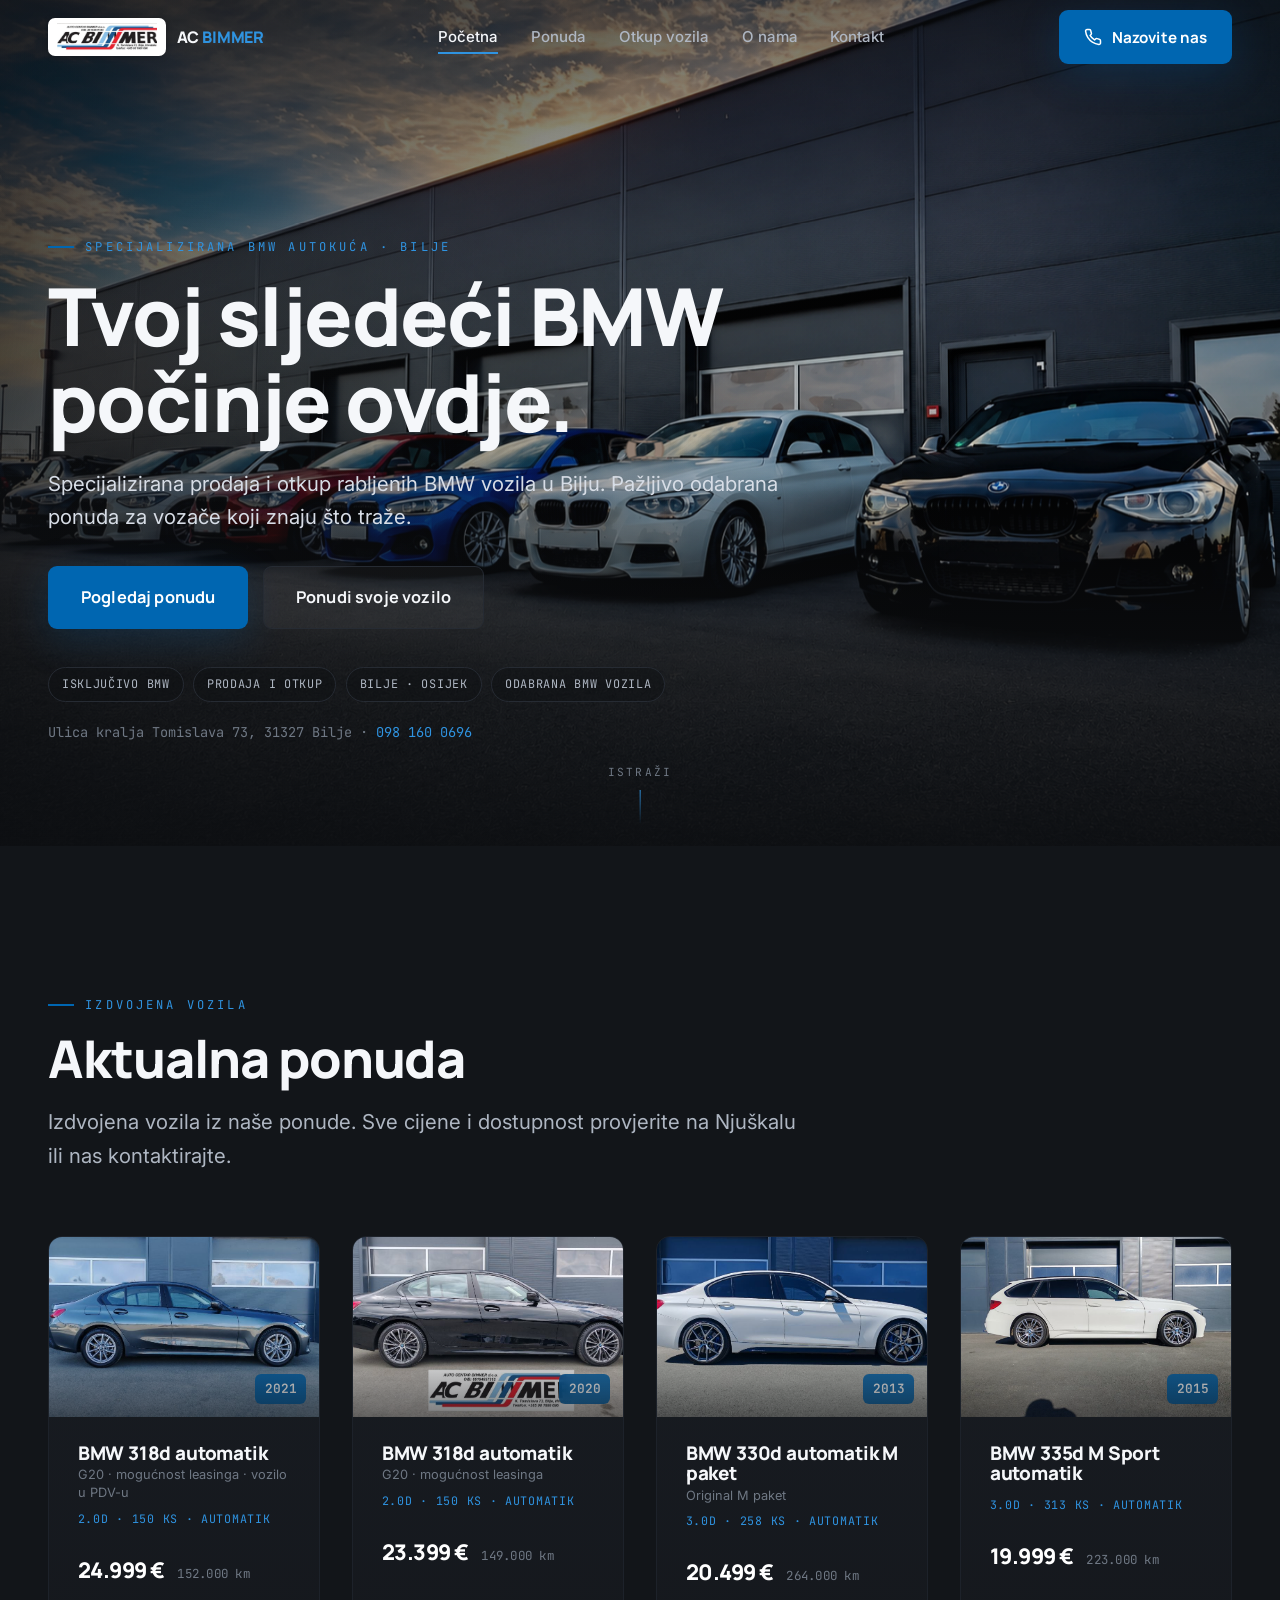
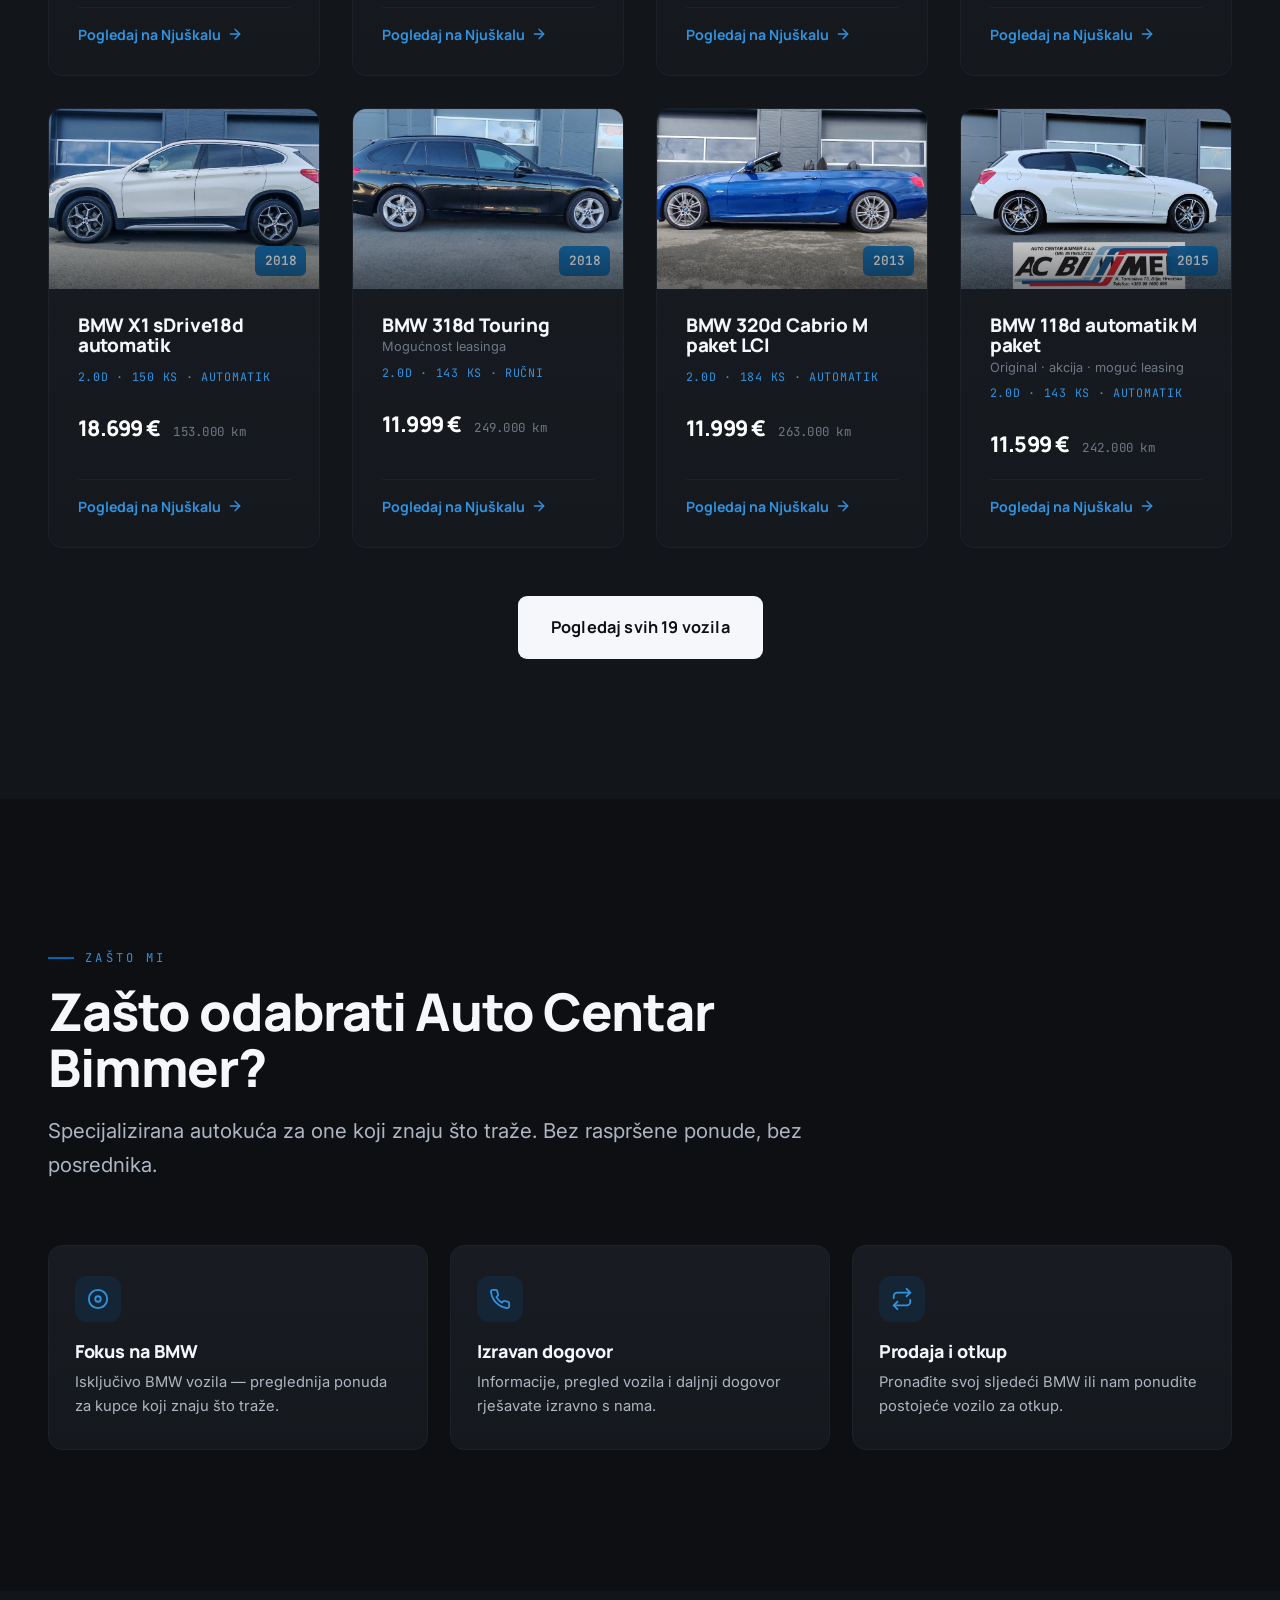
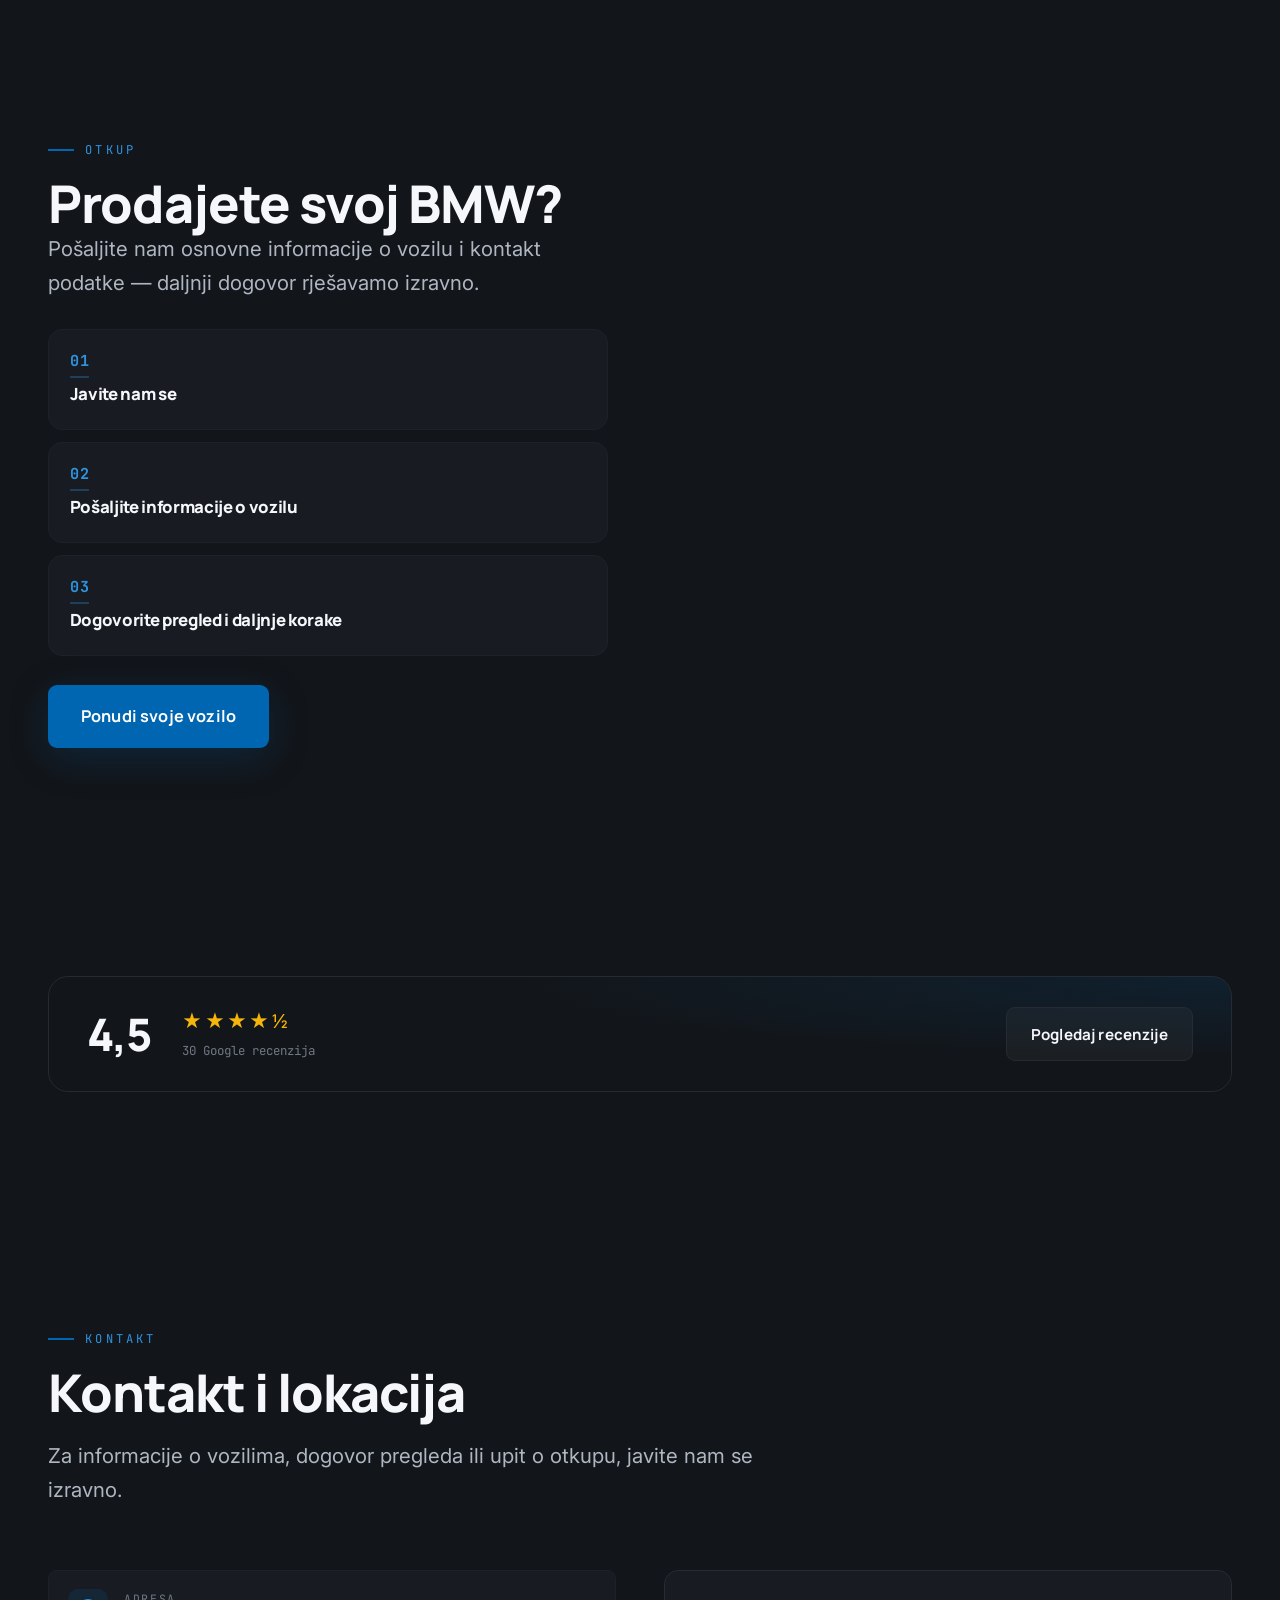
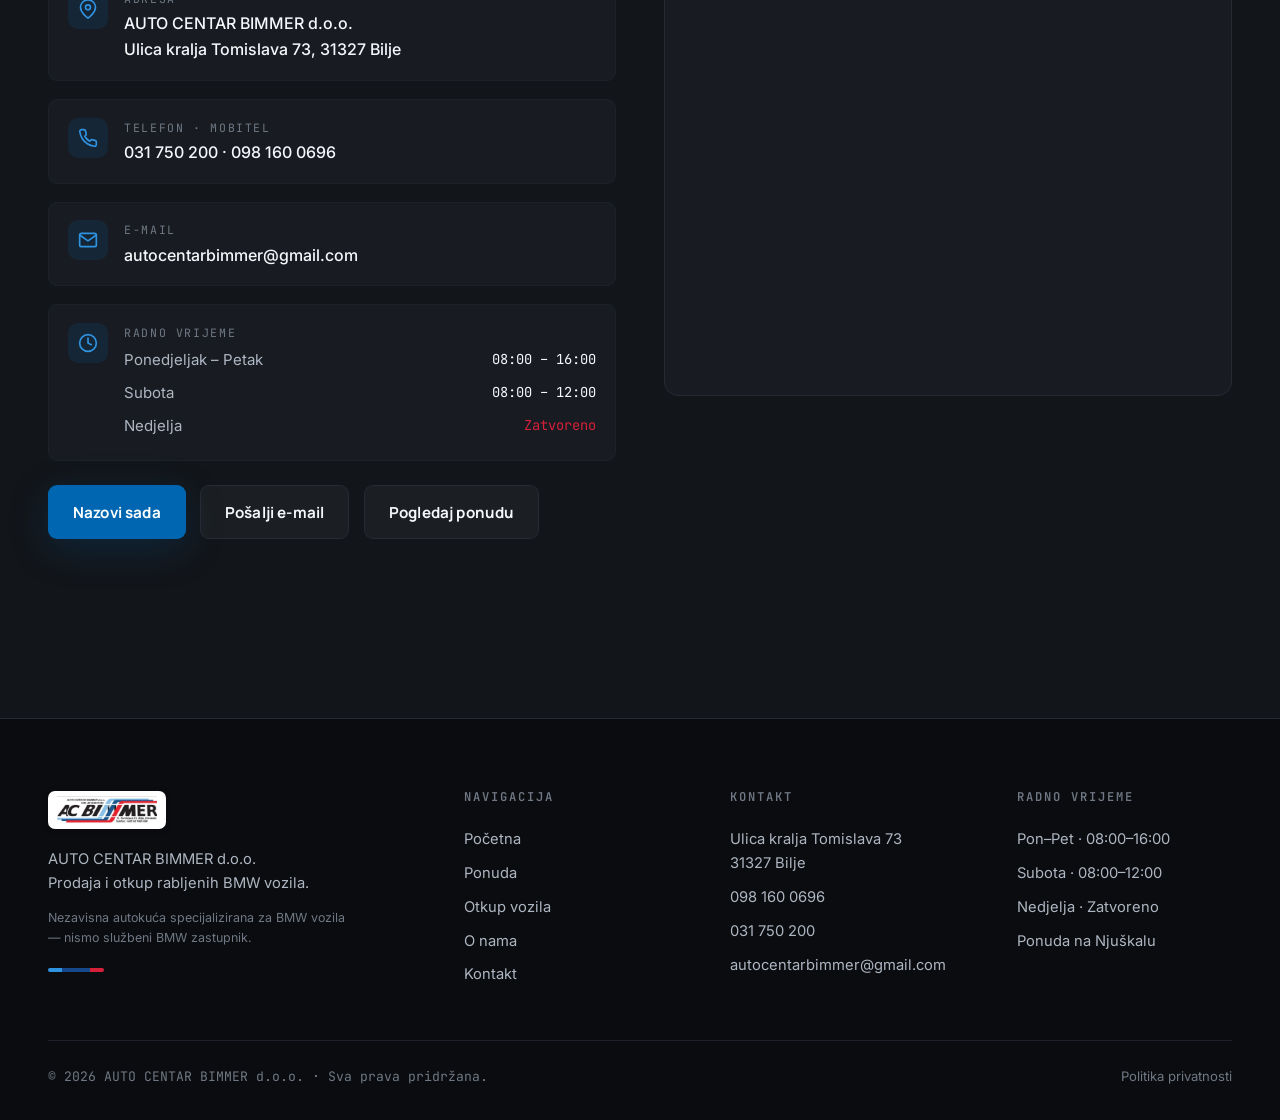
==== commit cbbb958a: "maknili visake" ====
--- a/index.html
+++ b/index.html
@@ -133,41 +133,13 @@
           <span class="badge">Isključivo BMW</span>
           <span class="badge">Prodaja i otkup</span>
           <span class="badge">Bilje · Osijek</span>
-          <span class="badge">Provjerena vozila</span>
+          <span class="badge">Odabrana BMW vozila</span>
         </div>
         <p class="hero__addr">Ulica kralja Tomislava 73, 31327 Bilje · <a href="tel:0981600696">098 160 0696</a></p>
       </div>
       <div class="scroll-cue" aria-hidden="true">
         <span>Istraži</span>
         <span class="line"></span>
-      </div>
-    </section>
-
-    <!-- ============ QUICK FEATURES ============ -->
-    <section class="section">
-      <div class="container">
-        <div class="feature-grid">
-          <div class="feature reveal">
-            <div class="feature__ico" aria-hidden="true"><svg viewBox="0 0 24 24" fill="none" stroke="currentColor" stroke-width="2" stroke-linecap="round" stroke-linejoin="round"><circle cx="12" cy="12" r="10"/><circle cx="12" cy="12" r="3"/></svg></div>
-            <h3>Specijalizirani za BMW</h3>
-            <p>Fokus isključivo na BMW vozila omogućuje pregledniji odabir i bolje razumijevanje marke.</p>
-          </div>
-          <div class="feature reveal d-1">
-            <div class="feature__ico" aria-hidden="true"><svg viewBox="0 0 24 24" fill="none" stroke="currentColor" stroke-width="2" stroke-linecap="round" stroke-linejoin="round"><path d="M17 1l4 4-4 4"/><path d="M3 11V9a4 4 0 0 1 4-4h14"/><path d="M7 23l-4-4 4-4"/><path d="M21 13v2a4 4 0 0 1-4 4H3"/></svg></div>
-            <h3>Prodaja i otkup</h3>
-            <p>Pronađite svoj sljedeći BMW u našoj ponudi ili nam ponudite svoje vozilo za otkup.</p>
-          </div>
-          <div class="feature reveal d-2">
-            <div class="feature__ico" aria-hidden="true"><svg viewBox="0 0 24 24" fill="none" stroke="currentColor" stroke-width="2" stroke-linecap="round" stroke-linejoin="round"><path d="M21 15a2 2 0 0 1-2 2H7l-4 4V5a2 2 0 0 1 2-2h14a2 2 0 0 1 2 2z"/></svg></div>
-            <h3>Pregled vozila</h3>
-            <p>Za dostupnost i termin pregleda javite nam se telefonom ili e-mailom.</p>
-          </div>
-          <div class="feature reveal d-3">
-            <div class="feature__ico" aria-hidden="true"><svg viewBox="0 0 24 24" fill="none" stroke="currentColor" stroke-width="2" stroke-linecap="round" stroke-linejoin="round"><path d="M21 10c0 7-9 13-9 13s-9-6-9-13a9 9 0 0 1 18 0z"/><circle cx="12" cy="10" r="3"/></svg></div>
-            <h3>Bilje</h3>
-            <p>Lako dostupna lokacija za kupce iz Osijeka i okolice.</p>
-          </div>
-        </div>
       </div>
     </section>
 
@@ -201,26 +173,21 @@
           <h2 class="h-lg">Zašto odabrati Auto Centar Bimmer?</h2>
           <p class="lead">Specijalizirana autokuća za one koji znaju što traže. Bez raspršene ponude, bez posrednika.</p>
         </div>
-        <div class="feature-grid">
+        <div class="feature-grid" style="grid-template-columns: repeat(3, 1fr);">
           <div class="feature reveal">
-            <div class="feature__ico" aria-hidden="true"><svg viewBox="0 0 24 24" fill="none" stroke="currentColor" stroke-width="2" stroke-linecap="round" stroke-linejoin="round"><circle cx="12" cy="12" r="10"/><line x1="12" y1="8" x2="12" y2="12"/><line x1="12" y1="16" x2="12.01" y2="16"/></svg></div>
-            <h3>Jasan fokus</h3>
-            <p>Isključivo BMW vozila — bez raspršene ponude i bez nepotrebne buke.</p>
+            <div class="feature__ico" aria-hidden="true"><svg viewBox="0 0 24 24" fill="none" stroke="currentColor" stroke-width="2" stroke-linecap="round" stroke-linejoin="round"><circle cx="12" cy="12" r="10"/><circle cx="12" cy="12" r="3"/></svg></div>
+            <h3>Fokus na BMW</h3>
+            <p>Isključivo BMW vozila — preglednija ponuda za kupce koji znaju što traže.</p>
           </div>
           <div class="feature reveal d-1">
             <div class="feature__ico" aria-hidden="true"><svg viewBox="0 0 24 24" fill="none" stroke="currentColor" stroke-width="2" stroke-linecap="round" stroke-linejoin="round"><path d="M22 16.92v3a2 2 0 0 1-2.18 2 19.79 19.79 0 0 1-8.63-3.07 19.5 19.5 0 0 1-6-6 19.79 19.79 0 0 1-3.07-8.67A2 2 0 0 1 4.11 2h3a2 2 0 0 1 2 1.72c.13.96.36 1.9.7 2.81a2 2 0 0 1-.45 2.11L8.09 9.91a16 16 0 0 0 6 6l1.27-1.27a2 2 0 0 1 2.11-.45c.91.34 1.85.57 2.81.7A2 2 0 0 1 22 16.92z"/></svg></div>
-            <h3>Bez posrednika</h3>
-            <p>Razgovor i dogovor idu izravno — bez nepotrebnih međukoraka.</p>
+            <h3>Izravan dogovor</h3>
+            <p>Informacije, pregled vozila i daljnji dogovor rješavate izravno s nama.</p>
           </div>
           <div class="feature reveal d-2">
-            <div class="feature__ico" aria-hidden="true"><svg viewBox="0 0 24 24" fill="none" stroke="currentColor" stroke-width="2" stroke-linecap="round" stroke-linejoin="round"><polyline points="9 11 12 14 22 4"/><path d="M21 12v7a2 2 0 0 1-2 2H5a2 2 0 0 1-2-2V5a2 2 0 0 1 2-2h11"/></svg></div>
-            <h3>Odabrana ponuda</h3>
-            <p>Izdvojena vozila na stranici, kompletan pregled na našem Njuškalo profilu.</p>
-          </div>
-          <div class="feature reveal d-3">
-            <div class="feature__ico" aria-hidden="true"><svg viewBox="0 0 24 24" fill="none" stroke="currentColor" stroke-width="2" stroke-linecap="round" stroke-linejoin="round"><path d="M12 2l2.4 7.4H22l-6 4.6 2.3 7.4-6.3-4.6L5.7 21l2.3-7.4-6-4.6h7.6z"/></svg></div>
-            <h3>Otkup vozila</h3>
-            <p>Prodajete svoj BMW? Pošaljite osnovne informacije i dogovaramo daljnje korake.</p>
+            <div class="feature__ico" aria-hidden="true"><svg viewBox="0 0 24 24" fill="none" stroke="currentColor" stroke-width="2" stroke-linecap="round" stroke-linejoin="round"><path d="M17 1l4 4-4 4"/><path d="M3 11V9a4 4 0 0 1 4-4h14"/><path d="M7 23l-4-4 4-4"/><path d="M21 13v2a4 4 0 0 1-4 4H3"/></svg></div>
+            <h3>Prodaja i otkup</h3>
+            <p>Pronađite svoj sljedeći BMW ili nam ponudite postojeće vozilo za otkup.</p>
           </div>
         </div>
       </div>
@@ -257,83 +224,16 @@
       </div>
     </section>
 
-    <!-- ============ PROCESS ============ -->
-    <section class="section">
-      <div class="container">
-        <div class="sec-head reveal">
-          <span class="eyebrow">Kako do vozila</span>
-          <h2 class="h-lg">Jednostavan put do sljedećeg BMW-a</h2>
-        </div>
-        <div class="steps">
-          <div class="step reveal">
-            <span class="step__num">01</span>
-            <h3>Pregledajte ponudu</h3>
-            <p>Pogledajte izdvojena vozila na stranici i kompletnu ponudu na našem Njuškalo profilu.</p>
-          </div>
-          <div class="step reveal d-1">
-            <span class="step__num">02</span>
-            <h3>Kontaktirajte nas</h3>
-            <p>Za dostupnost i dogovor pregleda nazovite ili pošaljite e-mail.</p>
-          </div>
-          <div class="step reveal d-2">
-            <span class="step__num">03</span>
-            <h3>Dogovorite pregled</h3>
-            <p>Kada pronađete vozilo koje vas zanima, dogovaramo termin pregleda i daljnje korake.</p>
-          </div>
-        </div>
-      </div>
-    </section>
-
-    <!-- ============ TRUST ============ -->
-    <section class="section section--alt">
-      <div class="container">
-        <div class="trust reveal">
-          <div>
-            <span class="eyebrow">Povjerenje</span>
-            <h2 class="h-md">Povjerenje gradimo izravno</h2>
-            <p style="margin-top:1rem; max-width:52ch;">Kupnja vozila traži povjerenje i jasne informacije. Naglasak je na preglednoj ponudi i otvorenoj komunikaciji s kupcima.</p>
-          </div>
-          <div class="rating-card">
-            <!-- Easily editable: update score / count here when needed -->
-            <div class="score" data-countup="4.5">4,5</div>
-            <div class="stars" aria-hidden="true">★★★★½</div>
-            <div class="count">Google ocjena · 30 recenzija</div>
-            <!-- TODO: replace href below with the exact Google Business / Maps reviews link -->
-            <a class="btn btn--ghost" href="#" rel="noopener">Pogledaj recenzije</a>
-          </div>
-        </div>
-      </div>
-    </section>
-
-    <!-- ============ GALLERY / LOCATION ============ -->
-    <section class="section">
-      <div class="container">
-        <div class="sec-head reveal">
-          <span class="eyebrow">Lokacija</span>
-          <h2 class="h-lg">Na lokaciji u Bilju</h2>
-          <p class="lead">Vozila iz ponude pregledavate na jednoj lokaciji, daljnje korake dogovaramo izravno.</p>
-        </div>
-        <div class="gallery reveal">
-          <figure class="g-wide g-tall">
-            <img src="autocentar-bimmer-assets/hero-salon-bmw.png" alt="Salon Auto Centra Bimmer s nizom BMW vozila" loading="lazy" width="1024" height="768">
-            <figcaption>Salon · Bilje</figcaption>
-          </figure>
-          <figure>
-            <img src="autocentar-bimmer-assets/bmw-318d-g20-2021.jpg" alt="BMW 318d G20 (2021)" loading="lazy" width="919" height="517">
-            <figcaption>318d G20 · 2021</figcaption>
-          </figure>
-          <figure>
-            <img src="autocentar-bimmer-assets/bmw-320d-cabrio-2013.jpg" alt="BMW 320d Cabrio (2013)" loading="lazy" width="919" height="517">
-            <figcaption>320d Cabrio · 2013</figcaption>
-          </figure>
-          <figure class="g-wide">
-            <img src="autocentar-bimmer-assets/bmw-318d-touring-2018.jpg" alt="BMW 318d Touring (2018)" loading="lazy" width="919" height="517">
-            <figcaption>318d Touring · 2018</figcaption>
-          </figure>
-          <figure>
-            <img src="autocentar-bimmer-assets/bmw-x1-sdrive18d-2018.jpg" alt="BMW X1 sDrive18d (2018)" loading="lazy" width="919" height="517">
-            <figcaption>X1 sDrive18d · 2018</figcaption>
-          </figure>
+    <!-- ============ GOOGLE OCJENA ============ -->
+    <section class="section--tight section--alt">
+      <div class="container">
+        <div class="trust-strip reveal">
+          <div class="trust-strip__score" data-countup="4.5">4,5</div>
+          <div class="trust-strip__mid">
+            <div class="trust-strip__stars" aria-hidden="true">★★★★½</div>
+            <div class="trust-strip__count">30 Google recenzija</div>
+          </div>
+          <a class="btn btn--ghost" href="#" rel="noopener">Pogledaj recenzije</a>
         </div>
       </div>
     </section>
--- a/assets/css/main.css
+++ b/assets/css/main.css
@@ -1044,6 +1044,32 @@
 body.has-cursor-car a,
 body.has-cursor-car button { cursor: none; }
 
+/* ---------- Trust strip (compact horizontal Google rating) ---------- */
+.trust-strip {
+  display: flex;
+  align-items: center;
+  gap: 2rem;
+  flex-wrap: wrap;
+  background:
+    radial-gradient(120% 140% at 100% 0%, rgba(0,102,177,.14), transparent 55%),
+    var(--c-bg-2);
+  border: 1px solid var(--c-line);
+  border-radius: 20px;
+  padding: 1.8rem 2.4rem;
+}
+.trust-strip__score {
+  font-family: var(--font-display);
+  font-weight: 800;
+  font-size: 2.8rem;
+  line-height: 1;
+  color: var(--c-text);
+  letter-spacing: -.03em;
+}
+.trust-strip__mid { display: flex; flex-direction: column; gap: .25rem; }
+.trust-strip__stars { color: #f5b50a; font-size: 1.2rem; letter-spacing: .12em; }
+.trust-strip__count { font-family: var(--font-mono); font-size: .78rem; color: var(--c-text-mute); }
+.trust-strip .btn { margin-left: auto; }
+
 /* Utility */
 .center { text-align: center; }
 .mt-2 { margin-top: 2rem; }
--- a/assets/css/responsive.css
+++ b/assets/css/responsive.css
@@ -106,6 +106,8 @@
 
   /* Misc */
   .trust { padding: 2rem 1.4rem; }
+  .trust-strip { padding: 1.5rem 1.4rem; gap: 1rem; }
+  .trust-strip .btn { margin-left: 0; width: 100%; justify-content: center; }
   .cta-band { padding: 2.4rem 1.6rem; }
   .to-top { right: 1rem; bottom: 1rem; }
   .page-hero { padding-bottom: 2.4rem; }
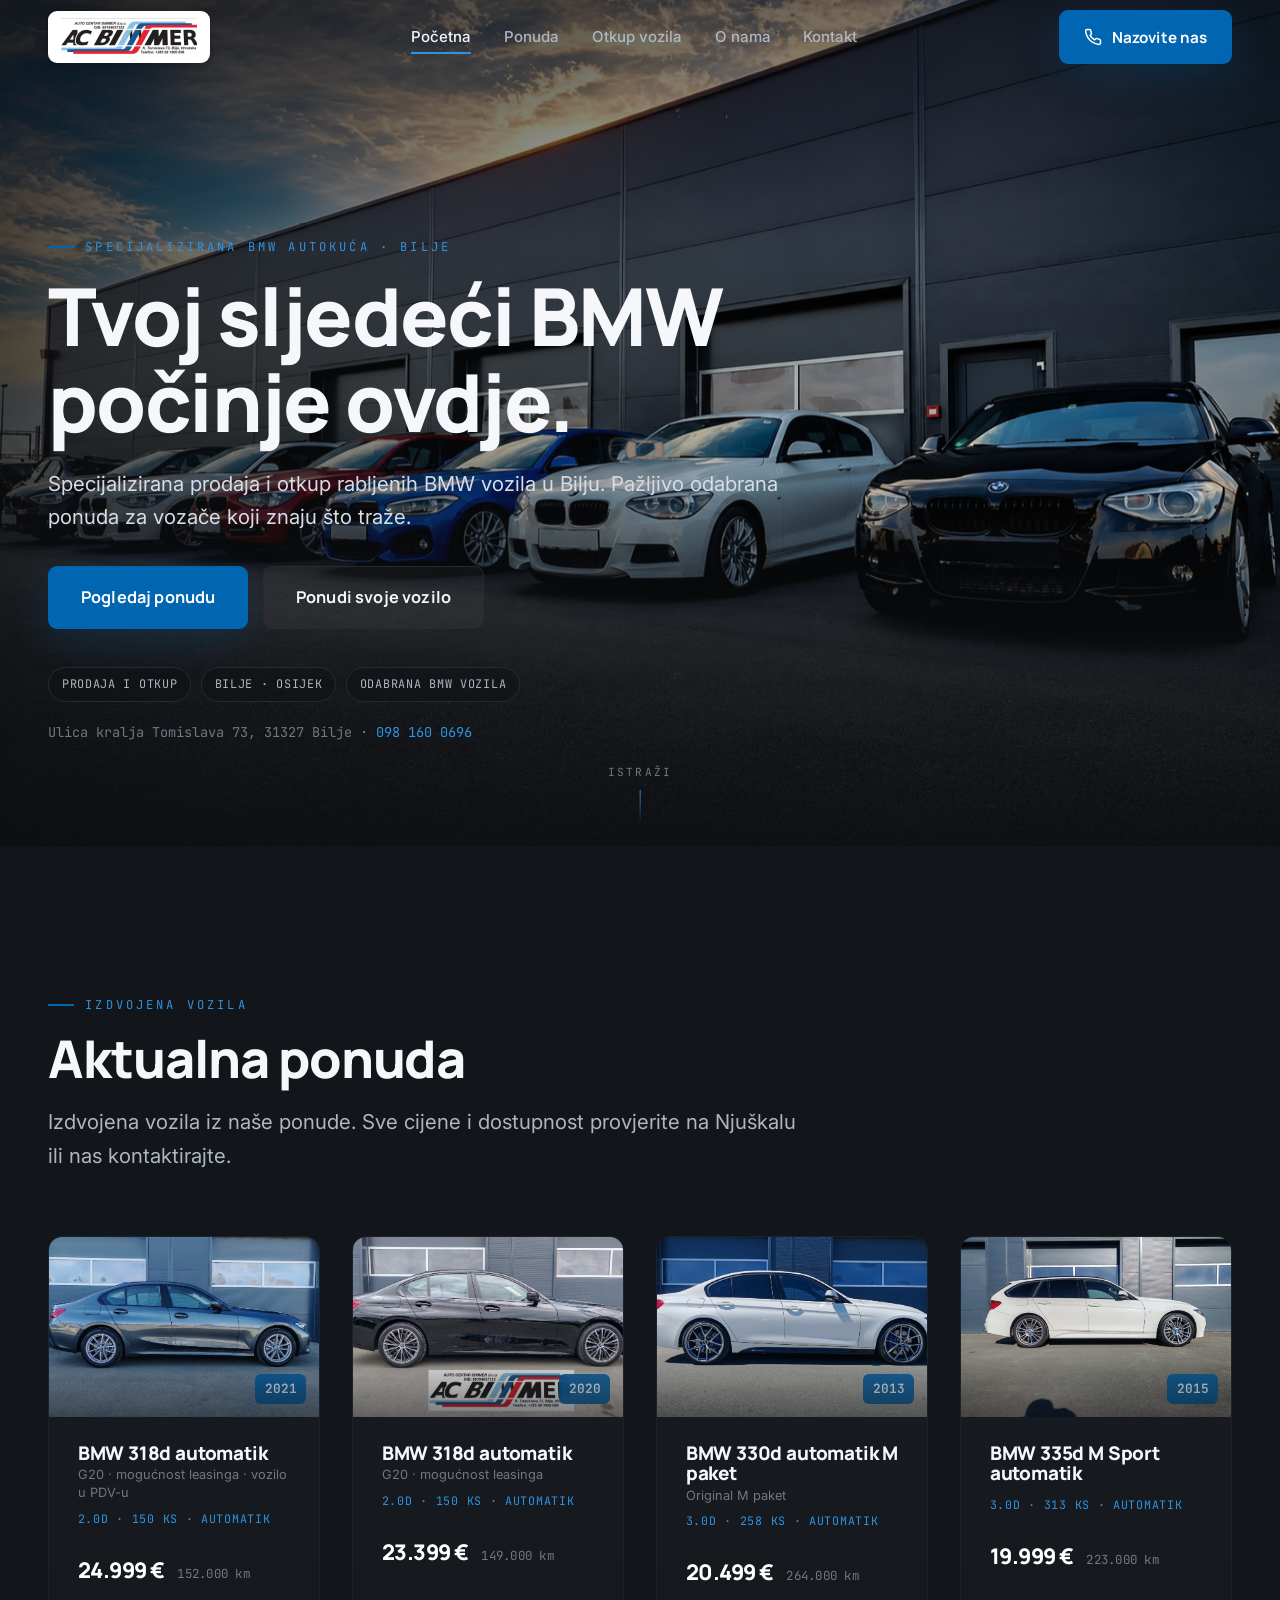
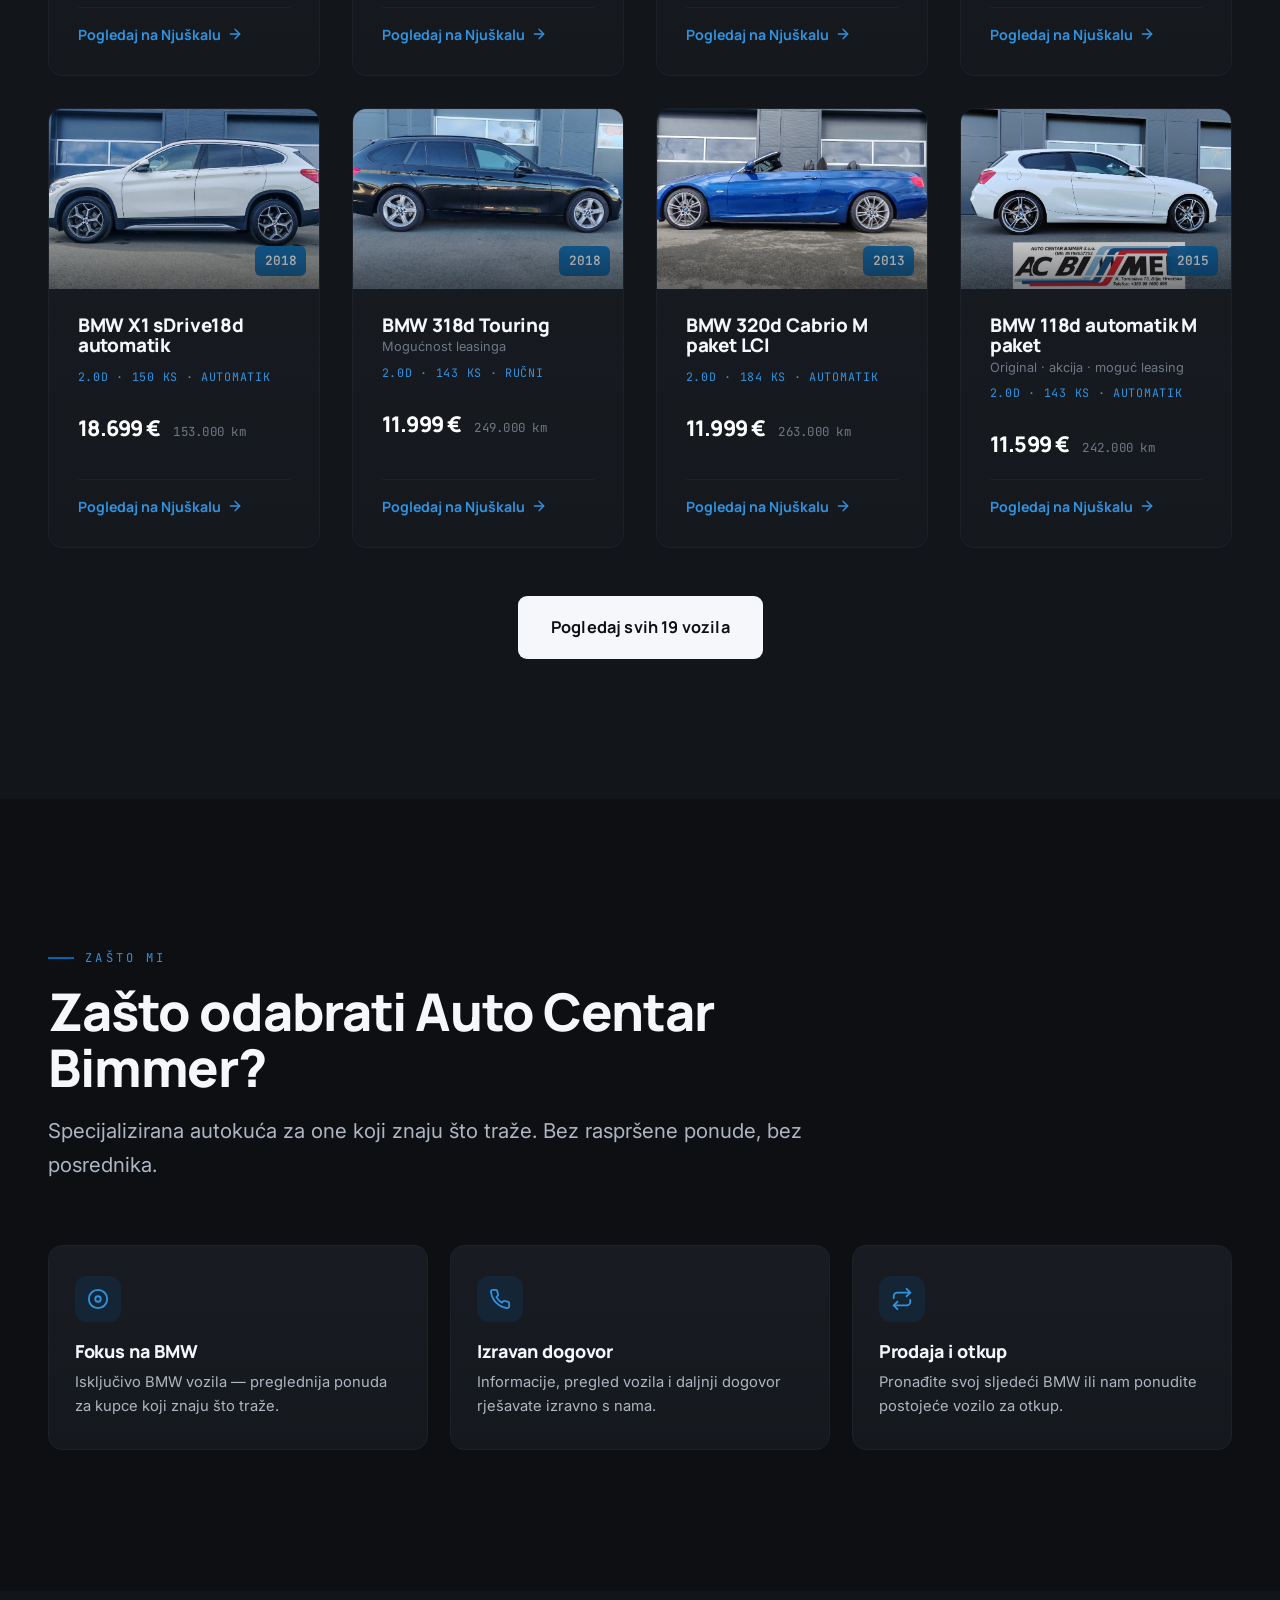
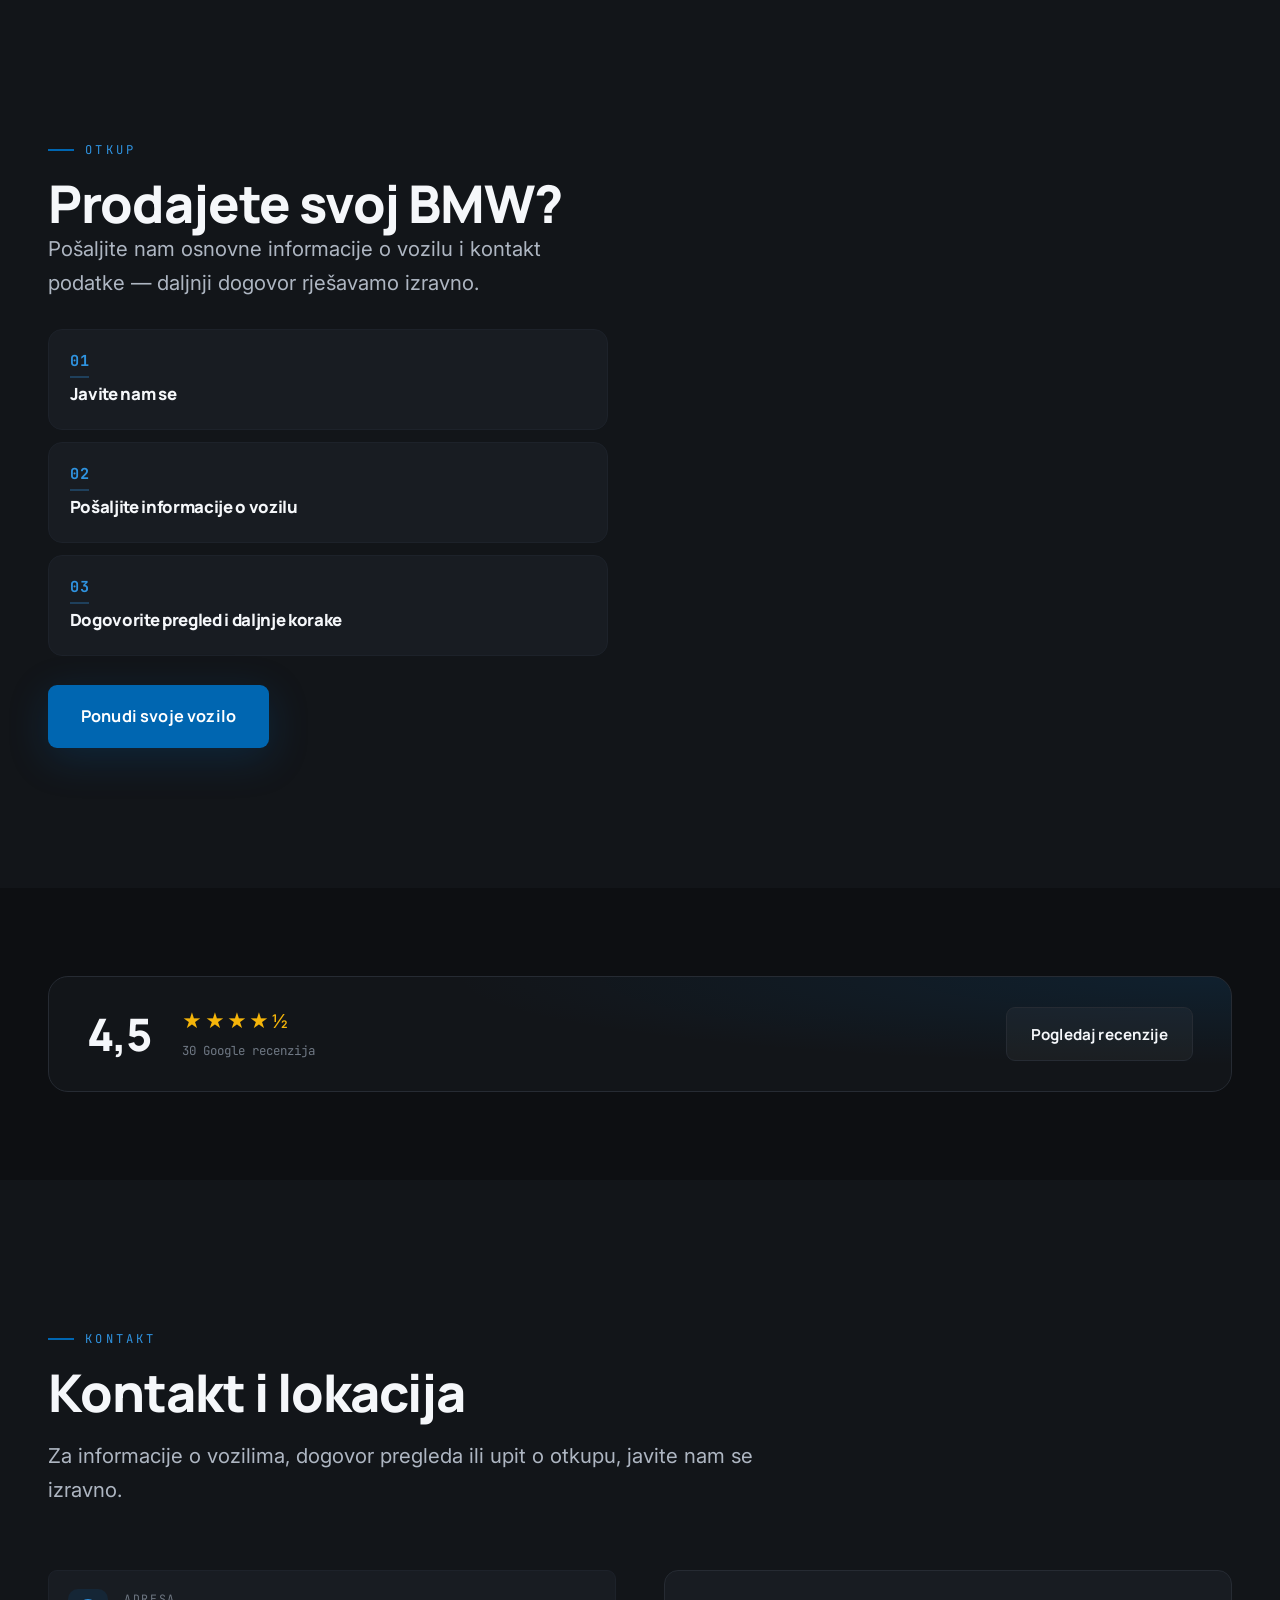
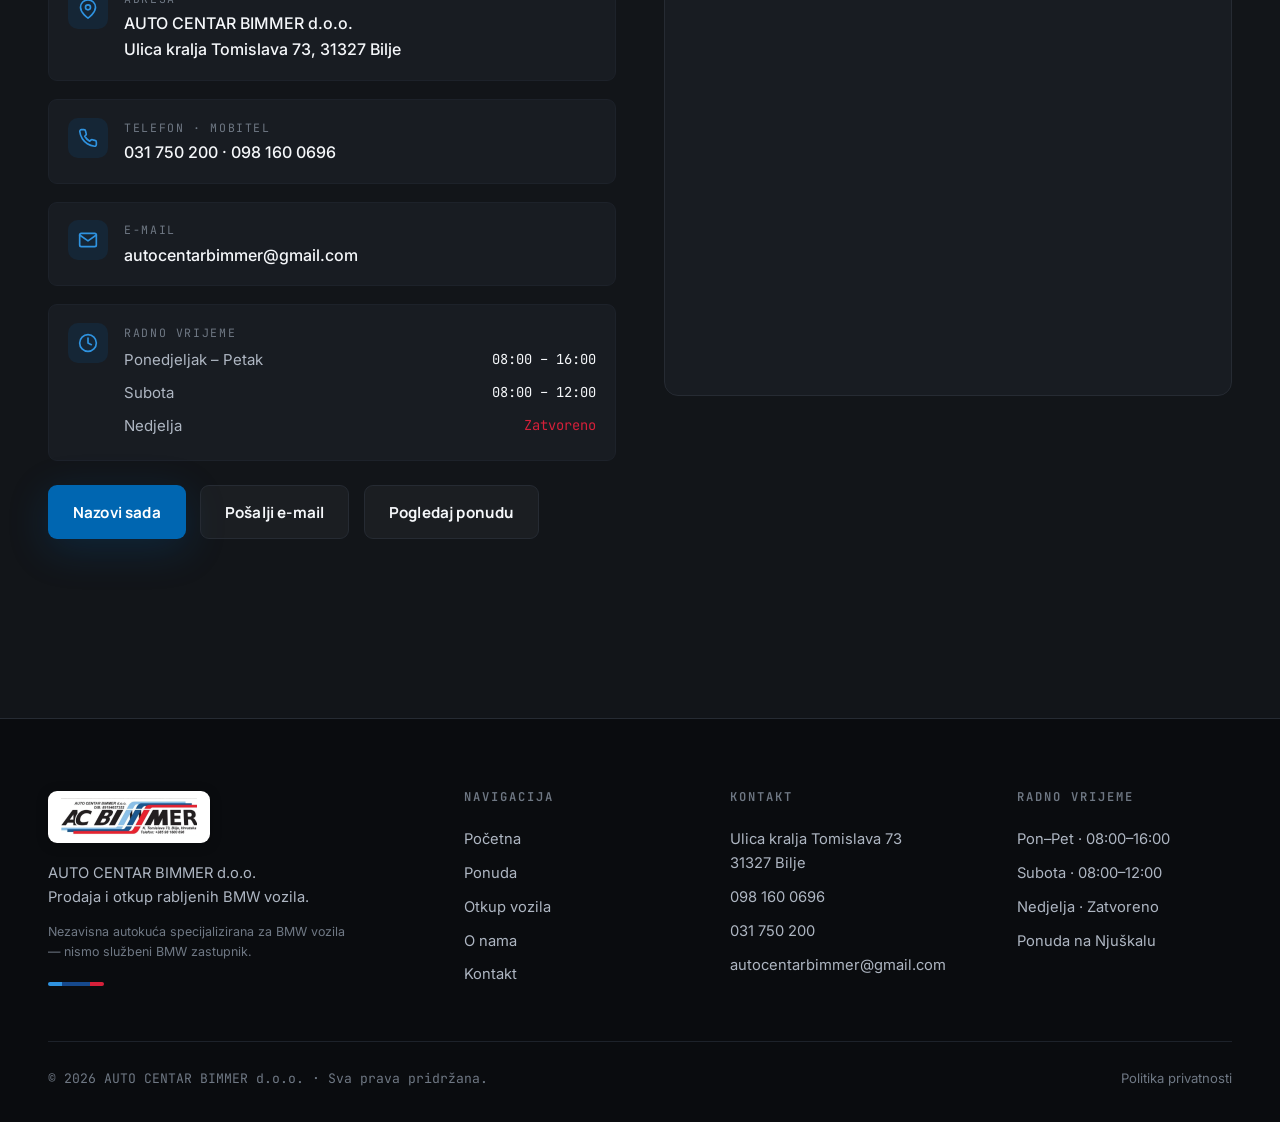
==== commit 8333ea2b: "fixingA" ====
--- a/index.html
+++ b/index.html
@@ -34,6 +34,32 @@
   <link rel="stylesheet" href="assets/css/main.css">
   <link rel="stylesheet" href="assets/css/animations.css">
   <link rel="stylesheet" href="assets/css/responsive.css">
+  <link rel="stylesheet" href="assets/css/intro.css">
+
+  <!-- Intro gate: prikaži angel-eyes intro samo na prvom ulasku po sesiji.
+       Preskoči na reduced-motion i kad JS ne radi (klasa se tada ne doda). -->
+  <script>
+    (function () {
+      var d = document.documentElement;
+      try {
+        var reduce = window.matchMedia &&
+          window.matchMedia("(prefers-reduced-motion: reduce)").matches;
+        if (reduce) return;
+        if (sessionStorage.getItem("acb_intro")) return;
+        sessionStorage.setItem("acb_intro", "1");
+        d.classList.add("intro-active");
+        /* Sigurnosna brana: otključaj scroll i ukloni overlay čak i ako
+           intro.js zakaže (npr. 404), da se stranica nikad ne zaglavi. */
+        window.addEventListener("load", function () {
+          setTimeout(function () {
+            d.classList.remove("intro-active");
+            var n = document.getElementById("intro");
+            if (n && n.parentNode) n.parentNode.removeChild(n);
+          }, 2600);
+        });
+      } catch (e) { /* no-op: intro se jednostavno ne prikaže */ }
+    })();
+  </script>
 
   <!-- Structured data: AutoDealer / LocalBusiness -->
   <script type="application/ld+json">
@@ -76,6 +102,14 @@
 </head>
 <body>
 
+  <!-- ============ INTRO (angel eyes) — samo naslovnica, jednom po sesiji ============ -->
+  <div id="intro" aria-hidden="true">
+    <div class="intro__eyes">
+      <div class="ae-cluster"><span class="ae-ring"></span><span class="ae-ring"></span></div>
+      <div class="ae-cluster"><span class="ae-ring"></span><span class="ae-ring"></span></div>
+    </div>
+  </div>
+
   <!-- ============ HEADER ============ -->
   <header class="header" id="top">
     <div class="header__inner">
@@ -83,7 +117,6 @@
         <span class="brand__chip">
           <img src="autocentar-bimmer-assets/logo-autocentar-bimmer.png" alt="Auto Centar Bimmer logo" width="120" height="30">
         </span>
-        <span class="brand__txt">AC&nbsp;<span>BIMMER</span></span>
       </a>
 
       <nav class="nav" aria-label="Glavna navigacija">
@@ -130,7 +163,6 @@
           <a class="btn btn--ghost btn--lg" href="otkup-vozila.html">Ponudi svoje vozilo</a>
         </div>
         <div class="hero__badges">
-          <span class="badge">Isključivo BMW</span>
           <span class="badge">Prodaja i otkup</span>
           <span class="badge">Bilje · Osijek</span>
           <span class="badge">Odabrana BMW vozila</span>
@@ -173,7 +205,7 @@
           <h2 class="h-lg">Zašto odabrati Auto Centar Bimmer?</h2>
           <p class="lead">Specijalizirana autokuća za one koji znaju što traže. Bez raspršene ponude, bez posrednika.</p>
         </div>
-        <div class="feature-grid" style="grid-template-columns: repeat(3, 1fr);">
+        <div class="feature-grid feature-grid--3">
           <div class="feature reveal">
             <div class="feature__ico" aria-hidden="true"><svg viewBox="0 0 24 24" fill="none" stroke="currentColor" stroke-width="2" stroke-linecap="round" stroke-linejoin="round"><circle cx="12" cy="12" r="10"/><circle cx="12" cy="12" r="3"/></svg></div>
             <h3>Fokus na BMW</h3>
@@ -225,7 +257,7 @@
     </section>
 
     <!-- ============ GOOGLE OCJENA ============ -->
-    <section class="section--tight section--alt">
+    <section class="section--tight">
       <div class="container">
         <div class="trust-strip reveal">
           <div class="trust-strip__score" data-countup="4.5">4,5</div>
@@ -343,6 +375,7 @@
   </button>
 
   <!-- Scripts (deferred) -->
+  <script src="assets/js/intro.js" defer></script>
   <script src="assets/js/main.js" defer></script>
   <script src="assets/js/inventory.js" defer></script>
   <script src="assets/js/cursor-car.js" defer></script>
--- a/assets/css/main.css
+++ b/assets/css/main.css
@@ -202,35 +202,27 @@
   -webkit-backdrop-filter: blur(14px) saturate(140%);
   border-bottom-color: var(--c-line);
 }
-/* Logo — low-res source; white chip ensures legibility on any bg */
-.brand { display: inline-flex; align-items: center; gap: .65rem; text-decoration: none; }
+/* Logo — low-res source; white chip ensures legibility on any bg.
+   Standalone brand mark (no wordmark) — slightly larger & stronger. */
+.brand { display: inline-flex; align-items: center; text-decoration: none; }
 .brand__chip {
   background: #fff;
-  border-radius: 7px;
-  padding: 5px 9px;
+  border-radius: 9px;
+  padding: 7px 13px;
   display: inline-flex;
   align-items: center;
   flex-shrink: 0;
-  box-shadow: 0 1px 6px rgba(0,0,0,.18);
-  transition: box-shadow .2s var(--ease);
-}
-.brand:hover .brand__chip { box-shadow: 0 2px 10px rgba(0,0,0,.28); }
+  box-shadow: 0 2px 12px rgba(0,0,0,.28);
+  transition: box-shadow .25s var(--ease), transform .25s var(--ease);
+}
+.brand:hover .brand__chip { box-shadow: 0 4px 18px rgba(0,0,0,.38); transform: translateY(-1px); }
 .brand__chip img {
-  height: 28px;
+  height: 38px;
   width: auto;
-  max-width: 110px;
+  max-width: 150px;
   display: block;
   image-rendering: -webkit-optimize-contrast;
 }
-.brand__txt {
-  display: none;
-  font-family: var(--font-display);
-  font-weight: 800;
-  letter-spacing: -.01em;
-  font-size: 1rem;
-  color: var(--c-text);
-}
-.brand__txt span { color: var(--c-blue-lt); }
 
 .nav { display: flex; align-items: center; gap: .35rem; }
 .nav a {
@@ -414,6 +406,9 @@
   grid-template-columns: repeat(4, 1fr);
   gap: 1.4rem;
 }
+/* 3-up varijanta (npr. "Zašto odabrati") — responsive media queries
+   na .feature-grid (učitane kasnije) preuzimaju kontrolu na manjim ekranima. */
+.feature-grid--3 { grid-template-columns: repeat(3, 1fr); }
 .feature {
   background: linear-gradient(180deg, var(--c-bg-3) 0%, #15181d 100%);
   border: 1px solid var(--c-line-soft);
@@ -800,6 +795,42 @@
   background: var(--c-bg-3);
 }
 .map-wrap iframe { width: 100%; height: 100%; border: 0; filter: grayscale(.3) contrast(1.05); }
+
+/* ---------- Premium contact extras (kontakt.html) ---------- */
+.contact-hero-card {
+  background:
+    radial-gradient(130% 150% at 0% 0%, rgba(0,102,177,.20), transparent 55%),
+    var(--c-bg-3);
+  border: 1px solid var(--c-line);
+  border-radius: var(--radius);
+  padding: clamp(1.5rem, 3vw, 2.1rem);
+  margin-bottom: 1.1rem;
+}
+.contact-hero-card__num {
+  display: inline-block;
+  font-family: var(--font-display);
+  font-weight: 800;
+  font-size: clamp(1.9rem, 4.6vw, 2.6rem);
+  letter-spacing: -.025em;
+  color: var(--c-text);
+  margin: .35rem 0 .5rem;
+  transition: color .2s var(--ease);
+}
+.contact-hero-card__num:hover { color: var(--c-blue-lt); }
+.contact-hero-card__note { font-size: .92rem; margin-bottom: 1.3rem; max-width: 40ch; }
+.contact-hero-card__actions { display: flex; flex-wrap: wrap; gap: .7rem; }
+
+.contact-cards {
+  display: grid;
+  grid-template-columns: 1fr 1fr;
+  gap: 1rem;
+}
+.contact-cards .info-row__val { overflow-wrap: anywhere; }
+.info-row--wide { grid-column: 1 / -1; }
+
+.contact-map { display: flex; flex-direction: column; gap: 1rem; }
+.contact-map .map-wrap { flex: 1; min-height: 340px; }
+.contact-map__cta { justify-content: center; }
 
 /* ---------- Form (front-end only) ---------- */
 .form-card {
@@ -1014,29 +1045,36 @@
 .cursor-car img {
   width: 25px; height: 63px;
   display: block;
-  filter: drop-shadow(0 4px 10px rgba(0,0,0,.55));
-}
-.cursor-car.is-hot {
-  filter: drop-shadow(0 0 8px rgba(47,147,224,.3));
-}
-
-/* Dual tyre track marks — left & right rear wheel, suptilni */
+  /* Premium ledeno-plavi tint + jasna sjena za čitljivost na tamnoj podlozi */
+  filter:
+    drop-shadow(0 0 5px rgba(47,147,224,.55))
+    drop-shadow(0 5px 12px rgba(0,0,0,.7));
+  transition: filter .3s var(--ease);
+}
+.cursor-car.is-hot img {
+  /* Jači plavi glow nad interaktivnim elementima */
+  filter:
+    drop-shadow(0 0 9px rgba(47,147,224,.9))
+    drop-shadow(0 5px 12px rgba(0,0,0,.7));
+}
+
+/* Dual tyre track marks — left & right rear wheel, čišći i vidljiviji */
 .tyre-track {
   position: fixed;
   top: 0; left: 0;
   z-index: 9998;
   pointer-events: none;
-  width: 3px; height: 5px;
-  margin-left: -1.5px; margin-top: -2.5px;
-  border-radius: 2px;
-  background: rgba(100,115,130,.38);
-  will-change: opacity;
-  animation: tyreFade .52s var(--ease) forwards;
+  width: 4px; height: 6px;
+  margin-left: -2px; margin-top: -3px;
+  border-radius: 2.5px;
+  background: rgba(150,168,185,.36);
+  will-change: opacity, transform;
+  animation: tyreFade .6s var(--ease) forwards;
 }
 @keyframes tyreFade {
-  0%   { opacity: .45; }
-  60%  { opacity: .18; }
-  100% { opacity: 0; }
+  0%   { opacity: .5;  transform: scale(1); }
+  55%  { opacity: .26; }
+  100% { opacity: 0;   transform: scale(.55); }
 }
 
 /* When custom cursor active, hide native cursor on interactive zones too */
--- a/assets/css/responsive.css
+++ b/assets/css/responsive.css
@@ -4,11 +4,6 @@
    ========================================================= */
 
 html, body { overflow-x: hidden; }
-
-/* ---- Brand text: show alongside logo chip on desktop ---- */
-@media (min-width: 960px) {
-  .brand__txt { display: inline-block; }
-}
 
 /* ---------- Wide: 4-col grids scale naturally ---------- */
 @media (max-width: 1400px) {
@@ -113,11 +108,19 @@
   .page-hero { padding-bottom: 2.4rem; }
   .contact-grid { gap: 1.6rem; }
   .map-wrap { aspect-ratio: 4/3; min-height: 260px; }
+
+  /* Kontakt — praktičan mobilni raspored */
+  .contact-cards { grid-template-columns: 1fr; }
+  .contact-hero-card__actions { flex-direction: column; }
+  .contact-hero-card__actions .btn { width: 100%; justify-content: center; }
+  .contact-map .map-wrap { min-height: 240px; }
+  .contact-map__cta { width: 100%; }
 }
 
 /* ---------- Very small ---------- */
 @media (max-width: 380px) {
-  .brand__chip img { height: 26px; }
+  .brand__chip img { height: 32px; }
+  .brand__chip { padding: 6px 10px; }
   .hero h1 { font-size: clamp(1.9rem, 10vw, 2.8rem); }
   .vcard__body { padding: 1.1rem 1.2rem 1.3rem; }
 }
--- a/assets/css/intro.css
+++ b/assets/css/intro.css
@@ -0,0 +1,72 @@
+/* =========================================================
+   AUTO CENTAR BIMMER — intro.css
+   Kratki cinematic intro: BMW "angel eyes" blinknu 2×,
+   zatim elegantan fade u stranicu. Samo na naslovnici,
+   jednom po sesiji. Prikazuje se ISKLJUČIVO kad inline
+   head-skripta doda klasu .intro-active (no-JS / reduced
+   motion → intro se ne prikazuje).
+   ========================================================= */
+
+#intro { display: none; }
+
+html.intro-active { overflow: hidden; }
+html.intro-active #intro {
+  display: grid;
+  place-items: center;
+  position: fixed;
+  inset: 0;
+  z-index: 10000;
+  background: #07080a;
+  animation: introOut .55s var(--ease, ease) 1.5s forwards;
+}
+
+/* Twin round headlights — dva klastera po dva prstena */
+.intro__eyes {
+  display: flex;
+  align-items: center;
+  gap: clamp(34px, 9vw, 64px);
+  animation: introEyes 2s var(--ease, ease) forwards;
+}
+.ae-cluster { display: flex; align-items: center; gap: 9px; }
+
+.ae-ring {
+  width: clamp(40px, 11vw, 58px);
+  height: clamp(40px, 11vw, 58px);
+  border-radius: 50%;
+  border: 2.5px solid rgba(224,240,255,.96);
+  box-shadow:
+    0 0 10px rgba(120,190,255,.85),
+    0 0 26px rgba(70,150,255,.55),
+    inset 0 0 9px rgba(120,190,255,.45);
+  opacity: .1;
+  animation: aeBlink 1.5s var(--ease, ease) forwards;
+}
+
+/* Blink 2× pa ostane upaljeno do fade-a */
+@keyframes aeBlink {
+  0%   { opacity: .08; }
+  9%   { opacity: .08; }
+  19%  { opacity: 1; }    /* upali 1 */
+  33%  { opacity: .1; }   /* ugasi 1 */
+  47%  { opacity: 1; }    /* upali 2 */
+  100% { opacity: 1; }    /* drži upaljeno */
+}
+
+/* Suptilan cinematic "približavanje" svjetala */
+@keyframes introEyes {
+  0%   { transform: scale(.92); filter: blur(.4px); }
+  60%  { transform: scale(1); filter: blur(0); }
+  100% { transform: scale(1.04); filter: blur(0); }
+}
+
+/* Elegantan izlaz cijelog overlaya */
+@keyframes introOut {
+  0%   { opacity: 1; }
+  100% { opacity: 0; visibility: hidden; }
+}
+
+/* Sigurnosna brana: ako netko ima reduce ali je klasa ostala, ugasi animacije */
+@media (prefers-reduced-motion: reduce) {
+  html.intro-active { overflow: auto; }
+  html.intro-active #intro { display: none; }
+}
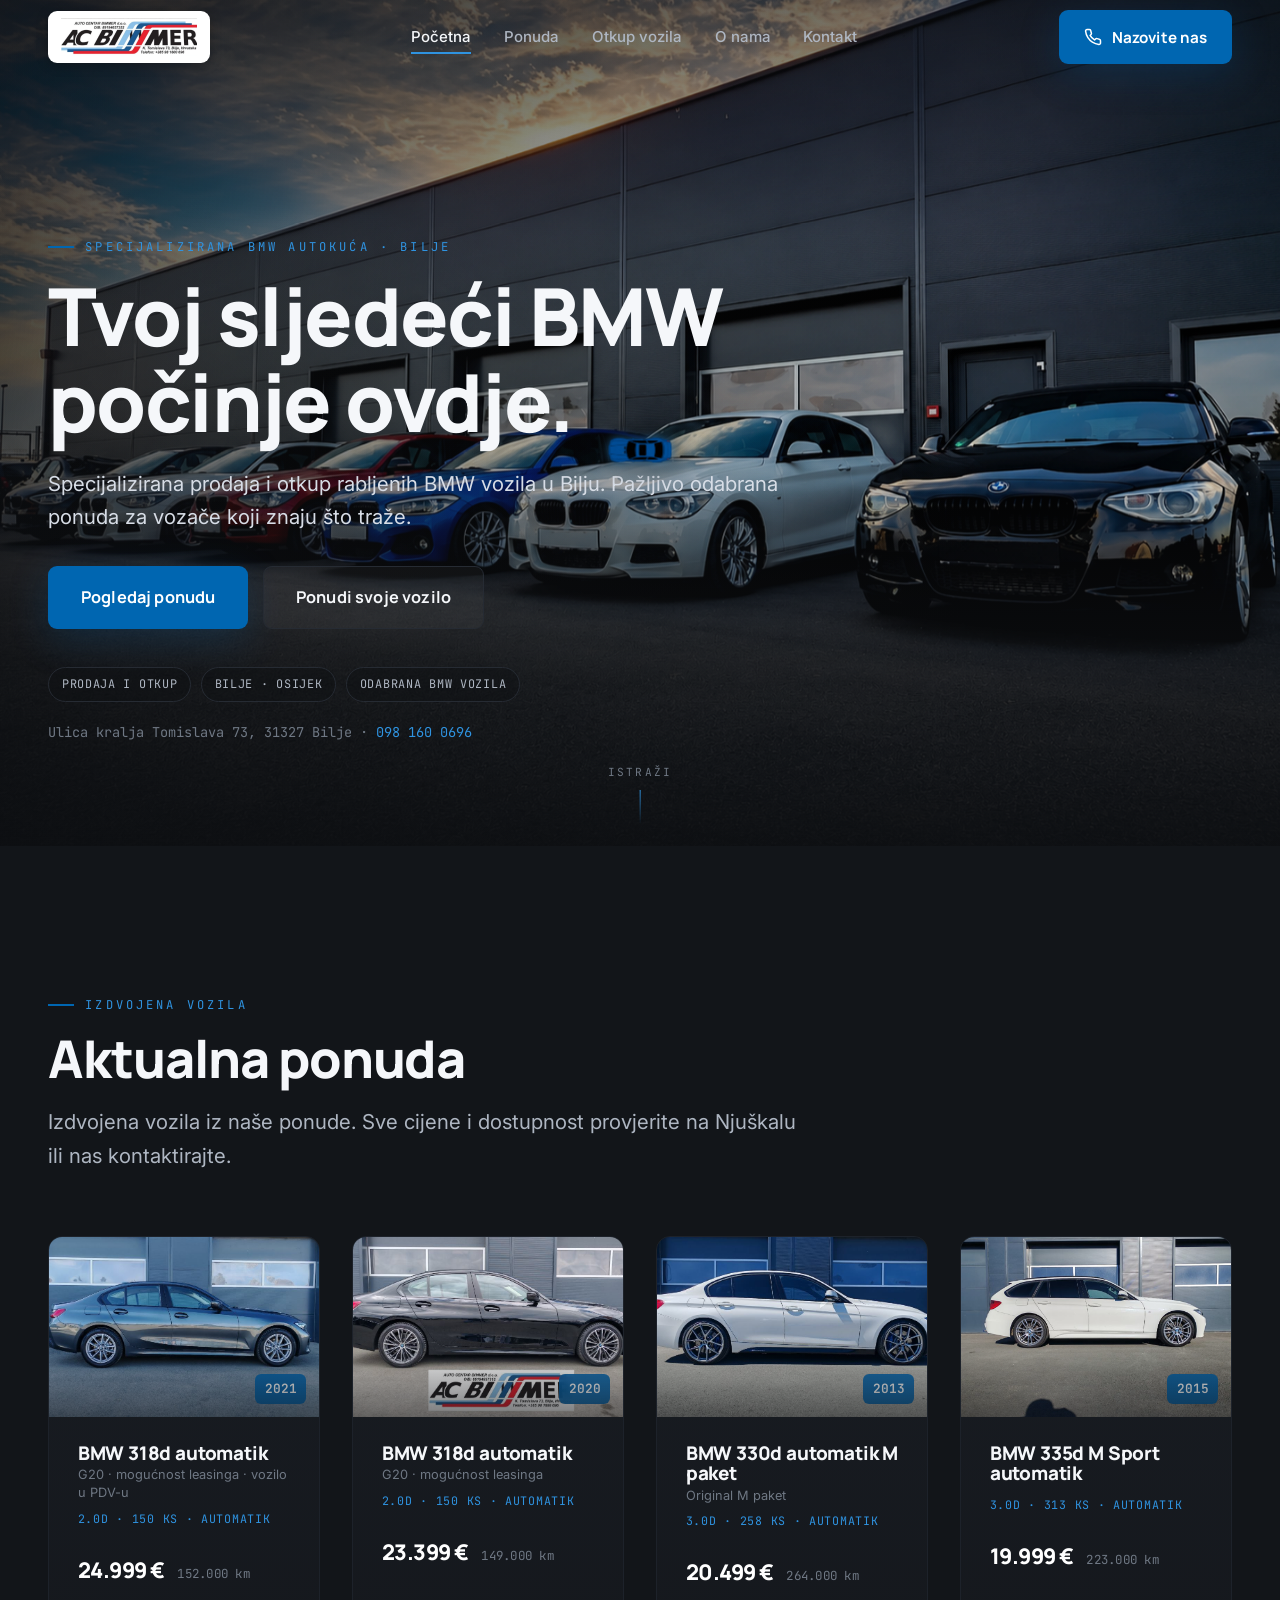
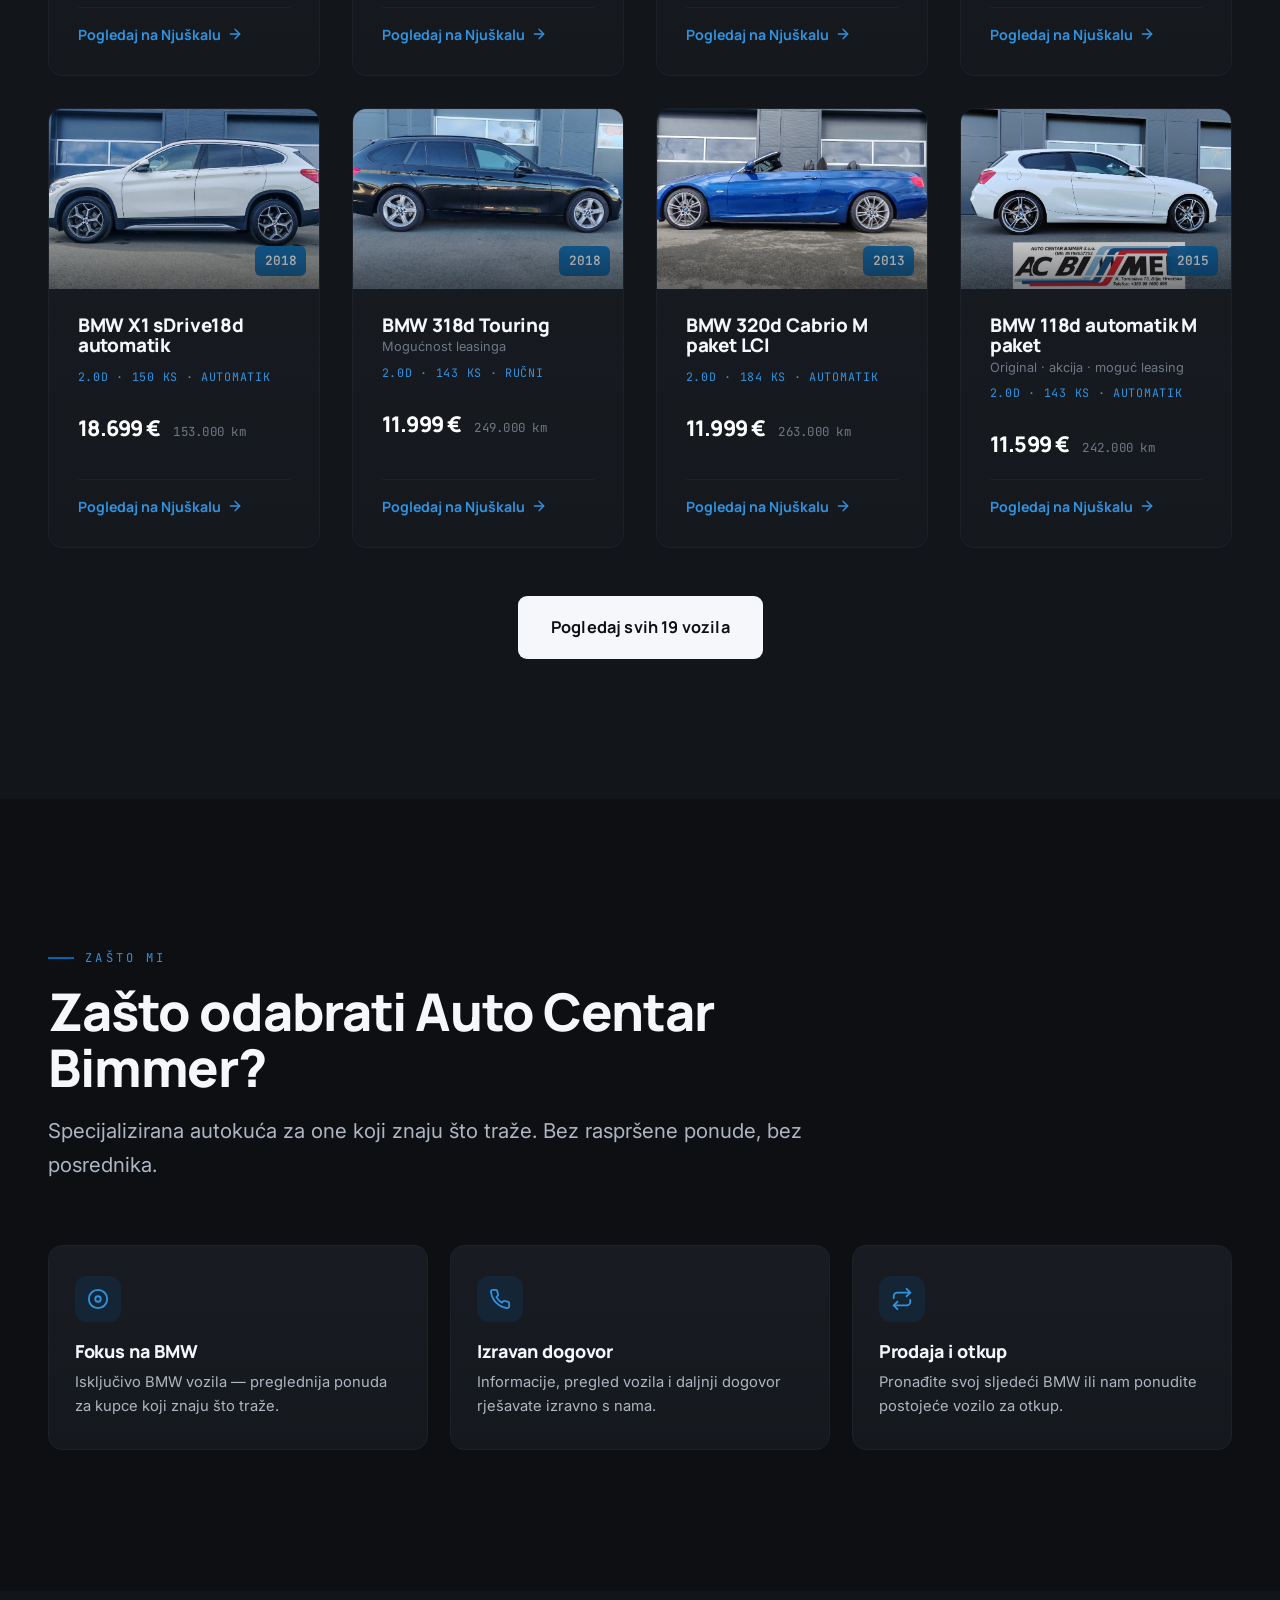
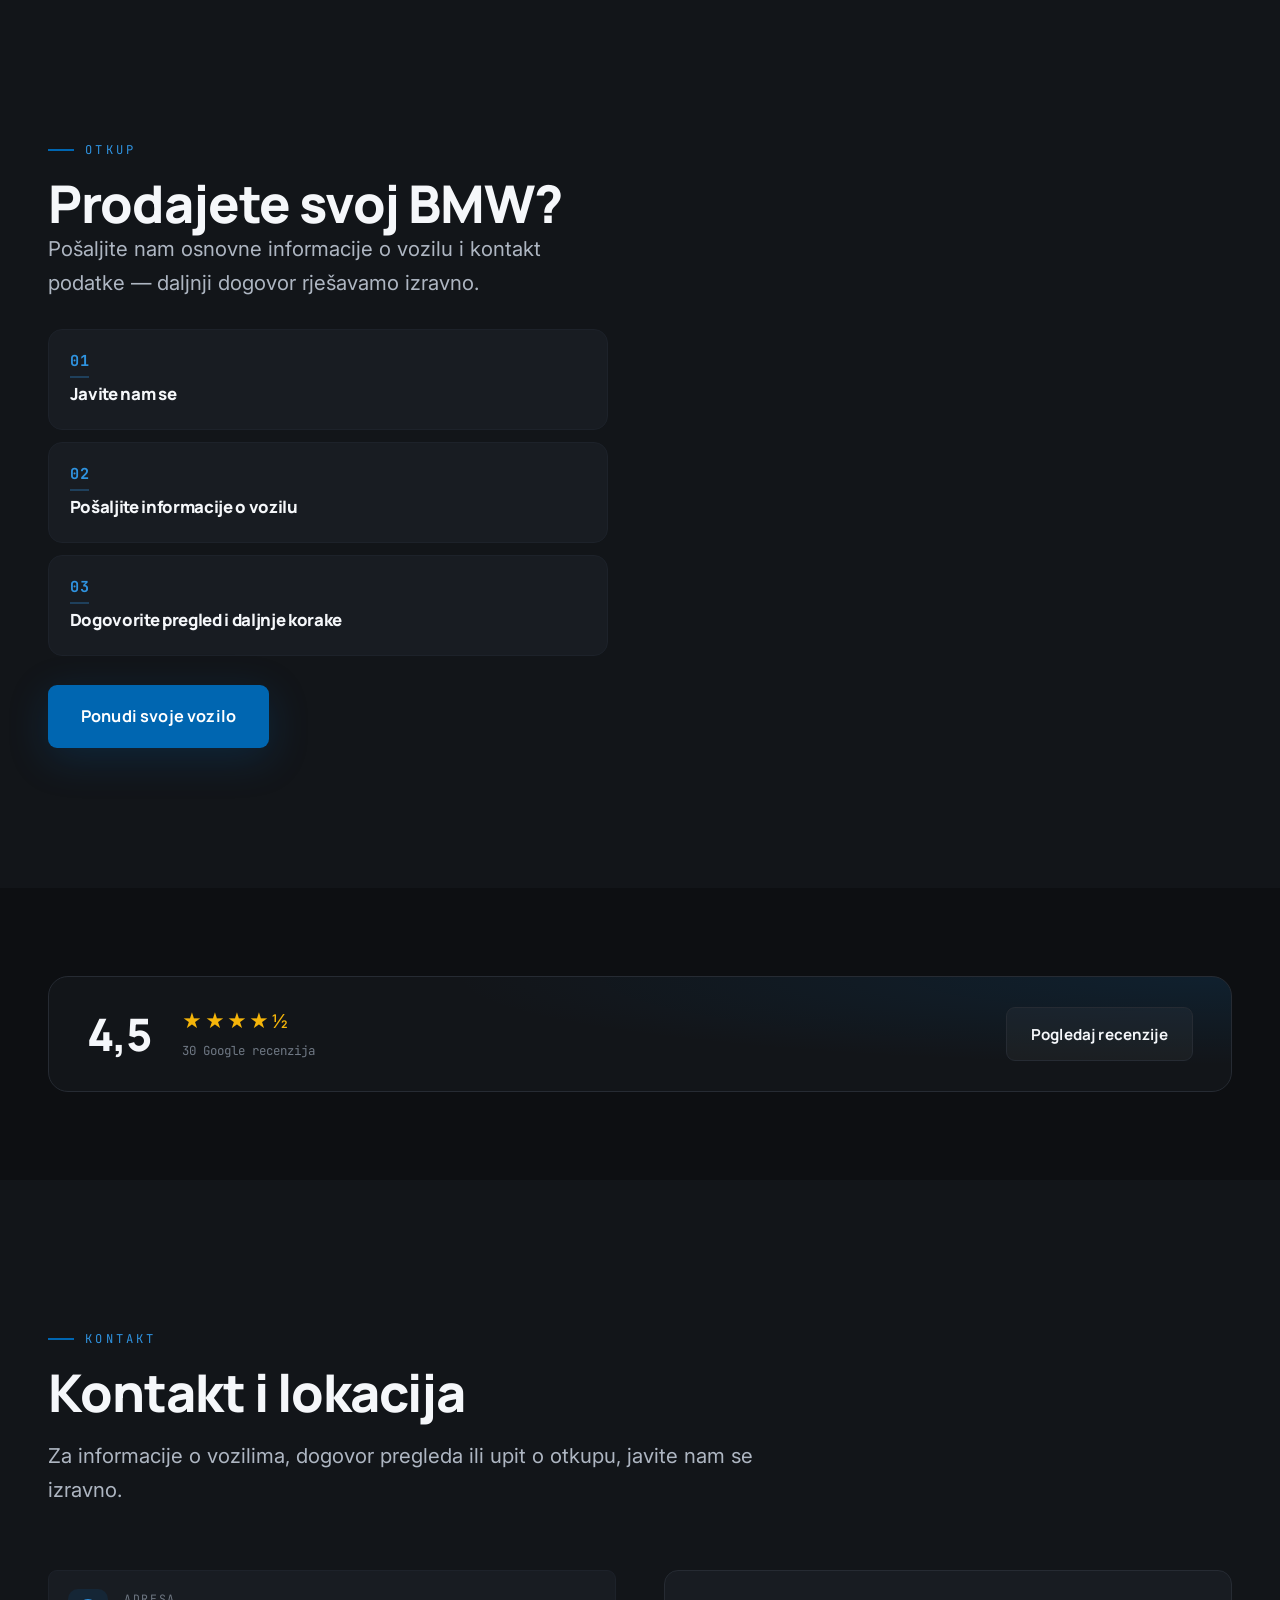
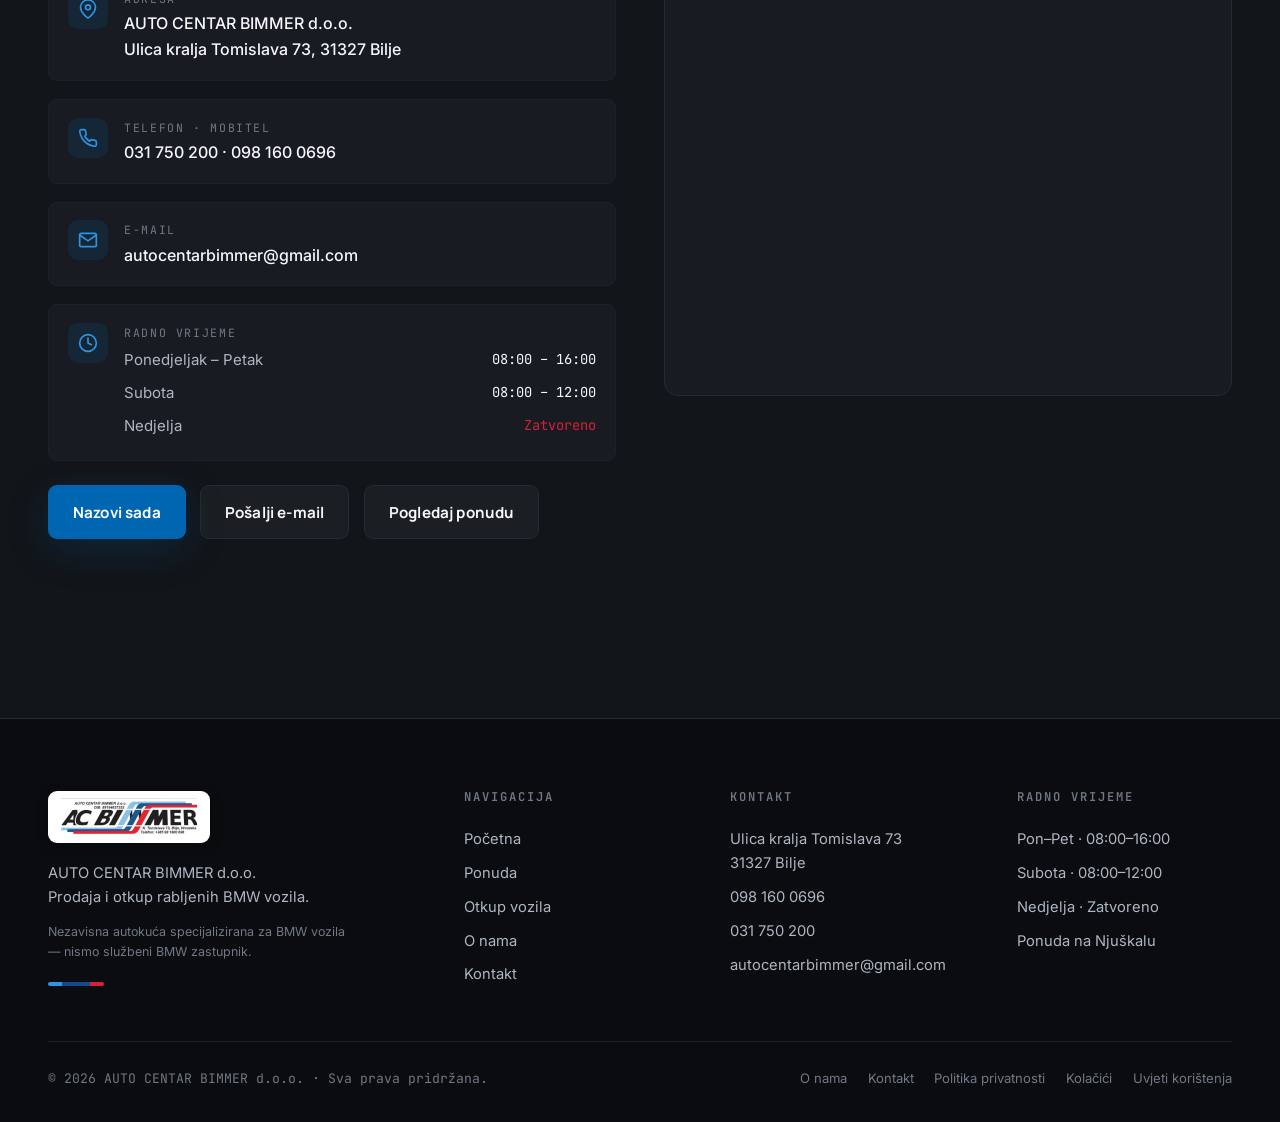
==== commit 8052f293: "zavrsna ac bimmer" ====
--- a/index.html
+++ b/index.html
@@ -102,12 +102,10 @@
 </head>
 <body>
 
-  <!-- ============ INTRO (angel eyes) — samo naslovnica, jednom po sesiji ============ -->
+  <!-- ============ INTRO — samo naslovnica, jednom po sesiji ============ -->
+  <!-- Jedna slika: autocentar-bimmer-assets/intro-lights.png. Blica 2× pa fade. -->
   <div id="intro" aria-hidden="true">
-    <div class="intro__eyes">
-      <div class="ae-cluster"><span class="ae-ring"></span><span class="ae-ring"></span></div>
-      <div class="ae-cluster"><span class="ae-ring"></span><span class="ae-ring"></span></div>
-    </div>
+    <img class="intro-lights" src="autocentar-bimmer-assets/intro-lights.png" alt="" draggable="false">
   </div>
 
   <!-- ============ HEADER ============ -->
@@ -364,7 +362,13 @@
       </div>
       <div class="footer__bottom">
         <span class="footer__legal">© <span data-year>2026</span> AUTO CENTAR BIMMER d.o.o. · Sva prava pridržana.</span>
-        <a href="politika-privatnosti.html">Politika privatnosti</a>
+        <nav class="footer__legal-nav" aria-label="Pravne informacije">
+          <a href="o-nama.html">O nama</a>
+          <a href="kontakt.html">Kontakt</a>
+          <a href="politika-privatnosti.html">Politika privatnosti</a>
+          <a href="kolacici.html">Kolačići</a>
+          <a href="uvjeti-koristenja.html">Uvjeti korištenja</a>
+        </nav>
       </div>
     </div>
   </footer>
--- a/assets/css/main.css
+++ b/assets/css/main.css
@@ -1007,6 +1007,14 @@
 }
 .footer__bottom a:hover { color: var(--c-blue-lt); }
 .footer__legal { font-family: var(--font-mono); }
+.footer__legal-nav {
+  display: flex;
+  flex-wrap: wrap;
+  gap: .35rem 1.3rem;
+  align-items: center;
+}
+.footer__legal-nav a { color: var(--c-text-mute); }
+.footer__legal-nav a:hover { color: var(--c-blue-lt); }
 
 /* ---------- Back to top ---------- */
 .to-top {
--- a/assets/css/intro.css
+++ b/assets/css/intro.css
@@ -1,71 +1,61 @@
 /* =========================================================
    AUTO CENTAR BIMMER — intro.css
-   Kratki cinematic intro: BMW "angel eyes" blinknu 2×,
-   zatim elegantan fade u stranicu. Samo na naslovnici,
-   jednom po sesiji. Prikazuje se ISKLJUČIVO kad inline
-   head-skripta doda klasu .intro-active (no-JS / reduced
-   motion → intro se ne prikazuje).
+   Cinematic intro s JEDNOM slikom: intro-lights.png.
+   Farovi blicnu 2× (samo opacity/brightness/drop-shadow),
+   zatim elegantan fade u stranicu. Samo naslovnica, jednom
+   po sesiji. Prikazuje se ISKLJUČIVO kad inline head-skripta
+   doda .intro-active na <html> (no-JS / reduced motion →
+   intro se ne prikazuje).
    ========================================================= */
 
 #intro { display: none; }
 
 html.intro-active { overflow: hidden; }
 html.intro-active #intro {
-  display: grid;
-  place-items: center;
+  display: block;
   position: fixed;
   inset: 0;
+  width: 100vw;
+  height: 100vh;
   z-index: 10000;
-  background: #07080a;
-  animation: introOut .55s var(--ease, ease) 1.5s forwards;
+  overflow: hidden;
+  background: #000;   /* ista crna kao pozadina slike → bez vidljivog ruba */
+  animation: introOut .55s var(--ease, ease) 1.6s forwards;
 }
 
-/* Twin round headlights — dva klastera po dva prstena */
-.intro__eyes {
-  display: flex;
-  align-items: center;
-  gap: clamp(34px, 9vw, 64px);
-  animation: introEyes 2s var(--ease, ease) forwards;
-}
-.ae-cluster { display: flex; align-items: center; gap: 9px; }
-
-.ae-ring {
-  width: clamp(40px, 11vw, 58px);
-  height: clamp(40px, 11vw, 58px);
-  border-radius: 50%;
-  border: 2.5px solid rgba(224,240,255,.96);
-  box-shadow:
-    0 0 10px rgba(120,190,255,.85),
-    0 0 26px rgba(70,150,255,.55),
-    inset 0 0 9px rgba(120,190,255,.45);
-  opacity: .1;
-  animation: aeBlink 1.5s var(--ease, ease) forwards;
+/* ---- Jedina slika: cijela vidljiva, centrirana, bez rezanja ---- */
+.intro-lights {
+  position: absolute;
+  inset: 0;
+  width: 100%;
+  height: 100%;
+  object-fit: contain;
+  object-position: center;
+  opacity: .7;
+  filter: brightness(1);
+  will-change: opacity, filter;
+  animation: introLights 1.6s var(--ease, ease) forwards;
 }
 
-/* Blink 2× pa ostane upaljeno do fade-a */
-@keyframes aeBlink {
-  0%   { opacity: .08; }
-  9%   { opacity: .08; }
-  19%  { opacity: 1; }    /* upali 1 */
-  33%  { opacity: .1; }   /* ugasi 1 */
-  47%  { opacity: 1; }    /* upali 2 */
-  100% { opacity: 1; }    /* drži upaljeno */
+/* Blink 2× — kao paljenje LED farova (samo svjetlina + mali halo) */
+@keyframes introLights {
+  0%   { opacity: .7;  filter: brightness(1); }
+  12%  { opacity: .7;  filter: brightness(1); }                                            /* mirno */
+  20%  { opacity: 1;   filter: brightness(2.2) drop-shadow(0 0 6px rgba(225,238,255,.55)); } /* blink 1 */
+  30%  { opacity: .7;  filter: brightness(1); }                                            /* spušta */
+  42%  { opacity: .7;  filter: brightness(1); }                                            /* kratka pauza */
+  50%  { opacity: 1;   filter: brightness(2.4) drop-shadow(0 0 7px rgba(212,232,255,.6)); }  /* blink 2 */
+  60%  { opacity: .75; filter: brightness(1.05); }                                         /* natrag na normalu */
+  100% { opacity: .75; filter: brightness(1.05); }
 }
 
-/* Suptilan cinematic "približavanje" svjetala */
-@keyframes introEyes {
-  0%   { transform: scale(.92); filter: blur(.4px); }
-  60%  { transform: scale(1); filter: blur(0); }
-  100% { transform: scale(1.04); filter: blur(0); }
-}
-
-/* Elegantan izlaz cijelog overlaya */
+/* ---- Elegantan izlaz cijelog overlaya ---- */
 @keyframes introOut {
   0%   { opacity: 1; }
   100% { opacity: 0; visibility: hidden; }
 }
 
-/* Sigurnosna brana: ako netko ima reduce ali je klasa ostala, ugasi animacije */
+/* ---- Reduced motion: bez introa, bez blokade scrolla ---- */
 @media (prefers-reduced-motion: reduce) {
   html.intro-active { overflow: auto; }
   html.intro-active #intro { display: none; }
